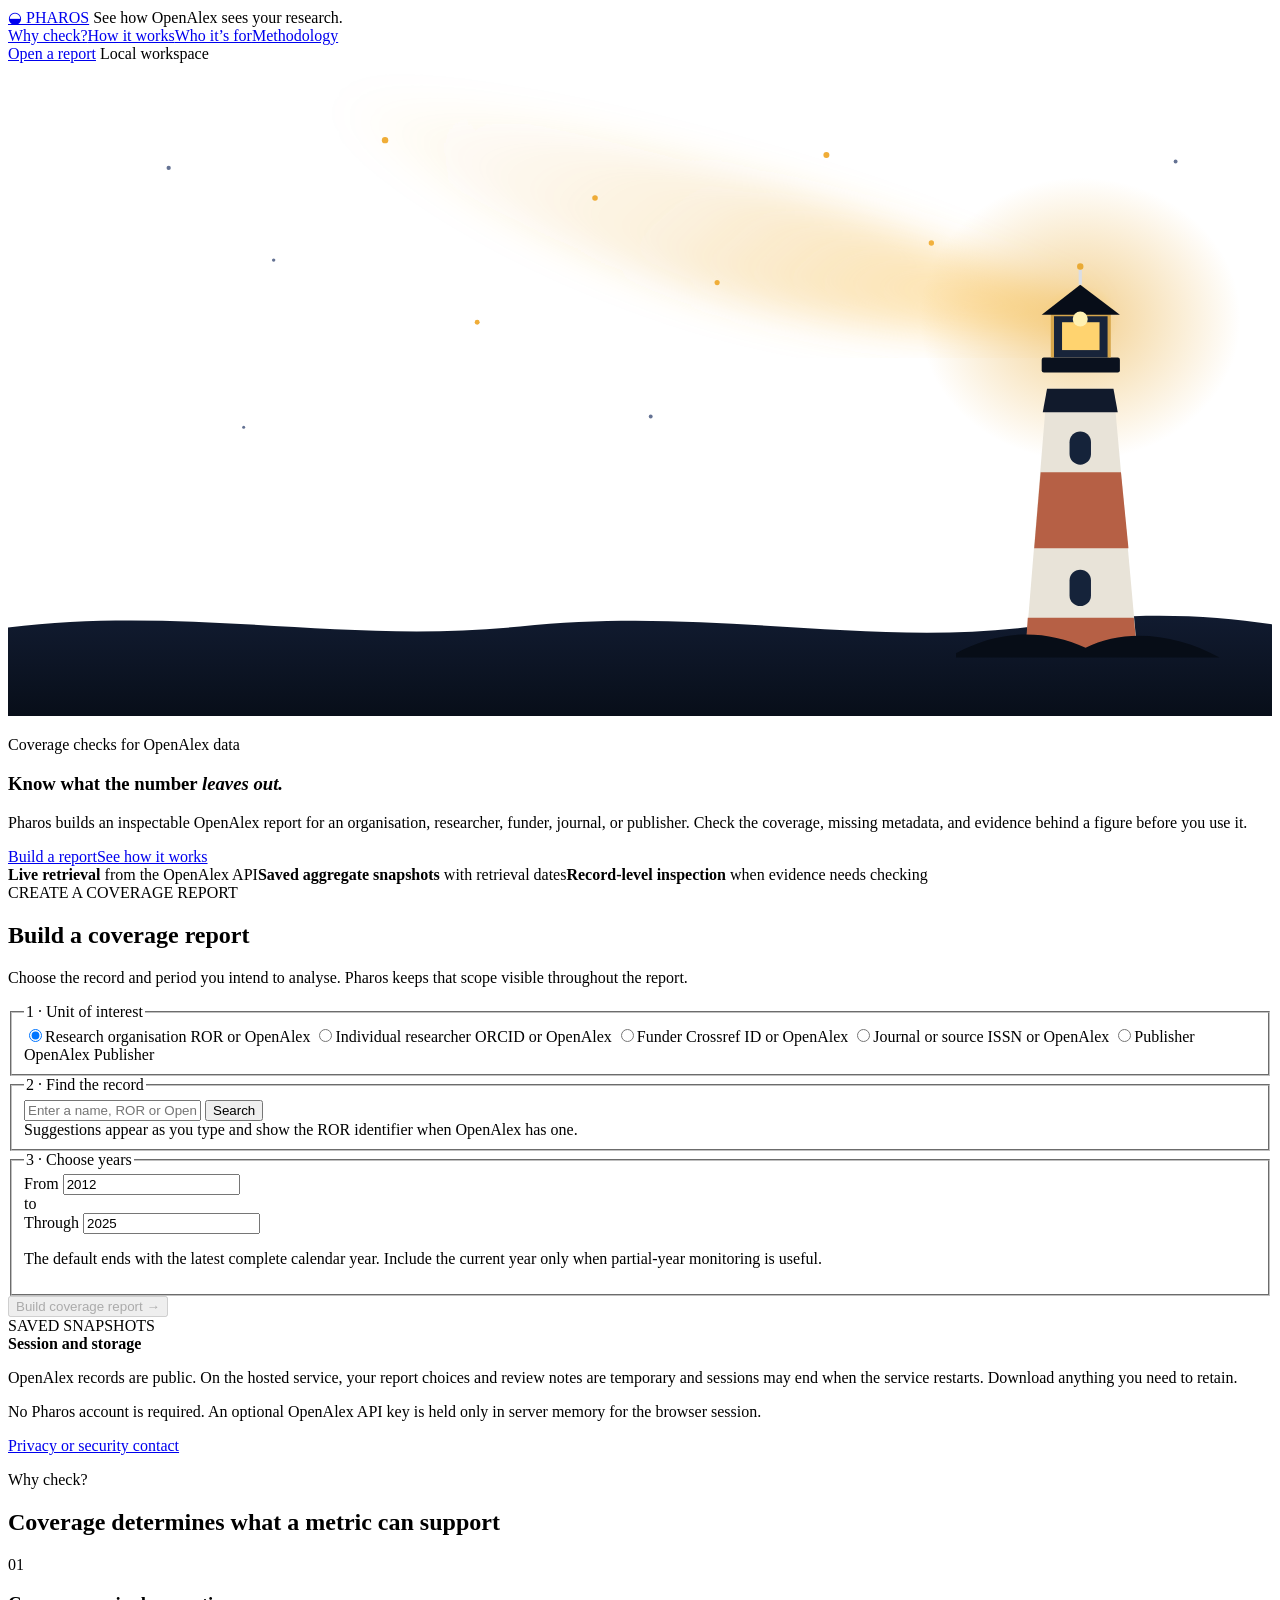
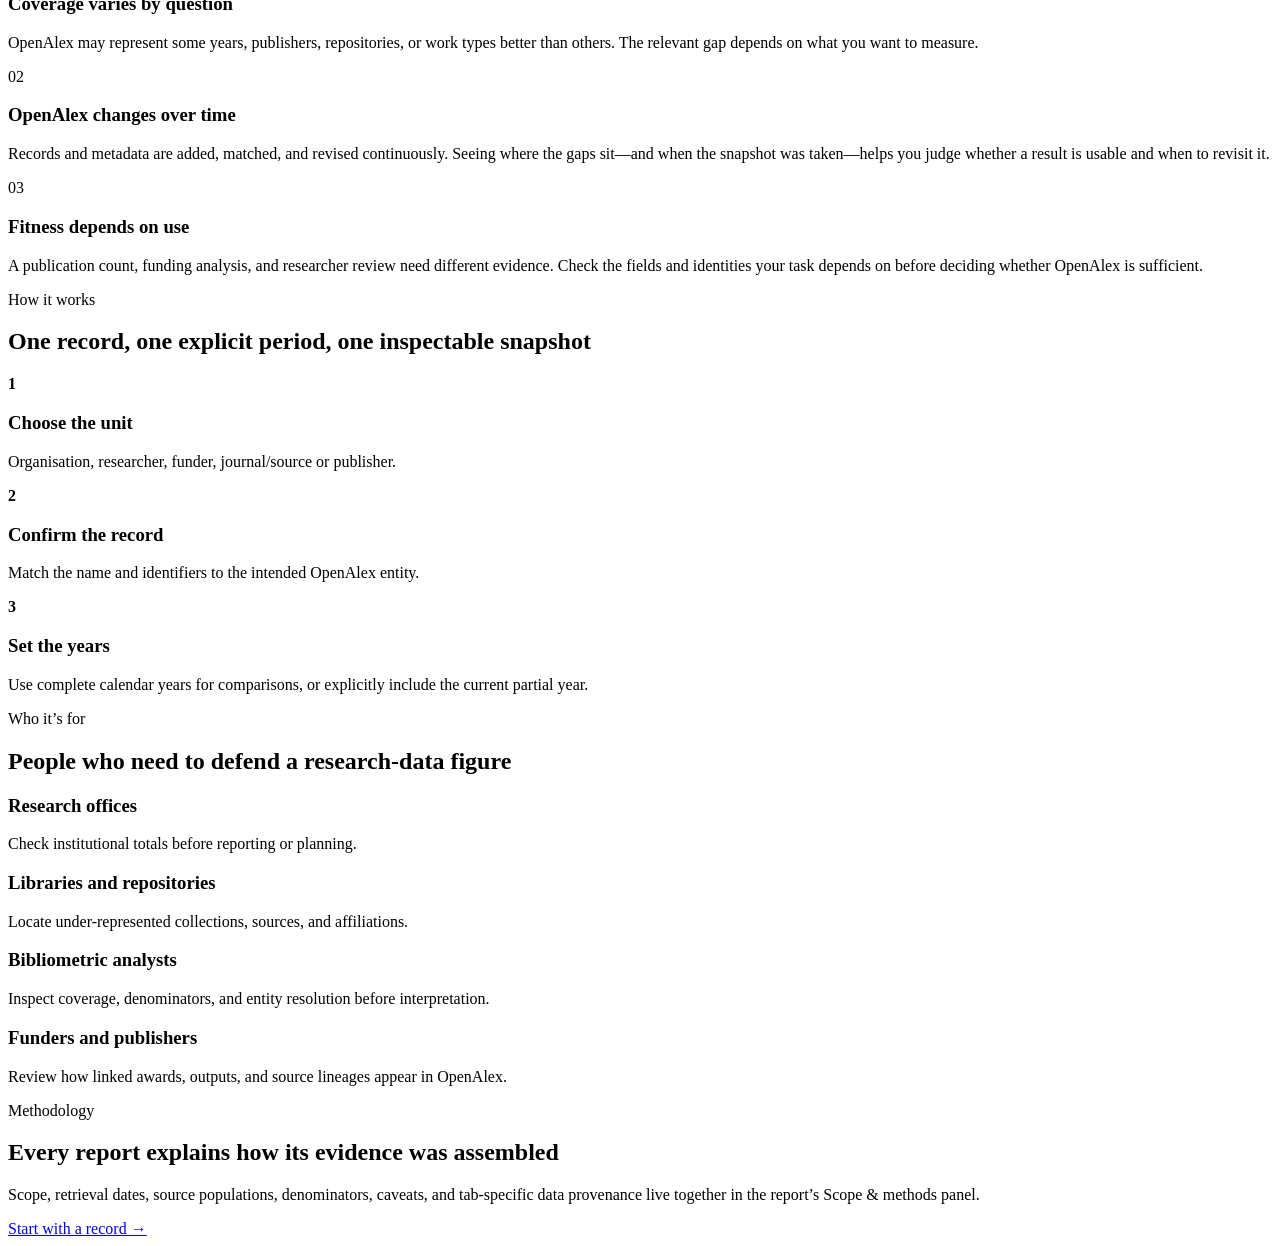
==== src/pharos/web/index.html @ b5ed8cd6 "Finish luminous lighthouse landing page" ====
<!doctype html>
<html lang="en">
<head>
<meta charset="utf-8">
<meta name="viewport" content="width=device-width,initial-scale=1">
<meta name="description" content="See how OpenAlex covers your research organisation.">
<title>Pharos · Coverage report</title>
<script>if(location.protocol==='file:')location.replace('http://127.0.0.1:8765/')</script>
<link rel="stylesheet" href="/style.css">
<script src="/app.js" defer>
</script>
</head>
<body class="landing">
<header class="top">
<a href="/" class="brand">
<span class="mark">◒</span> PHAROS</a>
<span class="tagline report-only">See how OpenAlex sees your research.</span>
<nav class="landing-nav landing-only" aria-label="About Pharos"><a href="#why-pharos">Why check?</a><a href="#how-pharos-works">How it works</a><a href="#who-pharos-is-for">Who it’s for</a><a href="#landing-methodology">Methodology</a></nav>
<a class="landing-open landing-only" href="#report-builder">Open a report</a>
<span class="local report-only">
<i>
</i> <span id="runtime-label">Local workspace</span></span>
</header>
<main id="publisher-portrait" class="shell" hidden>
<div class="portrait-heading"><div><div class="step">OpenAlex publisher report</div><h2 id="publisher-name"></h2><p id="publisher-identity" class="muted"></p></div><button id="new-publisher-report" class="secondary">New report</button></div>
<div class="subline"><span id="publisher-level" class="pill"></span><span id="publisher-period" class="pill"></span><span class="pill">Saved snapshot</span><span id="publisher-retrieval" class="muted small"></span></div>
<p id="publisher-warning" class="guidance"></p>
<nav class="section-tabs segmented" aria-label="Publisher report sections"><button data-publisher-section="publisher-overview-panel" aria-pressed="true">Overview</button><button data-publisher-section="publisher-sources-panel">Sources</button><button data-publisher-section="publisher-subjects-panel">Subjects</button><button data-publisher-section="publisher-access-panel">Open access</button><button data-publisher-section="publisher-citations-panel">Citations</button><button data-publisher-section="publisher-record-panel">Publisher record</button></nav>
<section id="publisher-overview-panel" class="panel publisher-panel"><div id="publisher-headline" class="researcher-summary-grid"></div><h3>Works through time</h3><div id="publisher-annual" class="researcher-career trend-chart"></div><h3>Work types</h3><div id="publisher-types"></div></section>
<section id="publisher-sources-panel" class="panel publisher-panel" hidden><h3>Leading journals and sources</h3><p class="guidance">These are primary sources in the selected publisher lineage. The returned list is leading groups, not a complete title inventory.</p><div id="publisher-sources"></div></section>
<section id="publisher-subjects-panel" class="panel publisher-panel" hidden><div class="two-column"><div><h3>Fields</h3><div id="publisher-subjects"></div></div><div><h3>Sustainable Development Goal tags</h3><p class="small muted">OpenAlex predictions from titles and abstracts; one work can have several tags.</p><div id="publisher-sdgs"></div></div></div></section>
<section id="publisher-access-panel" class="panel publisher-panel" hidden><h3>Open access through time</h3><div id="publisher-oa-trend" class="bumped-chart"></div></section>
<section id="publisher-citations-panel" class="panel publisher-panel" hidden><h3>Citation links</h3><div id="publisher-citations" class="researcher-summary-grid"></div></section>
<section id="publisher-record-panel" class="panel publisher-panel" hidden><h3>How OpenAlex identifies this publisher</h3><div id="publisher-record"></div></section>
</main>
<main id="funder-portrait" class="shell" hidden>
<div class="portrait-heading">
<div>
<div class="step">OpenAlex funder report</div>
<h2 id="funder-name">
</h2>
<p id="funder-identity" class="muted">
</p>
</div>
<button id="new-funder-report" class="secondary">New report</button>
</div>
<div class="subline">
<span id="funder-country" class="pill">
</span>
<span id="funder-period" class="pill"></span>
<span class="pill">Saved snapshot</span>
<span id="funder-retrieval" class="muted small">
</span>
</div>
<p id="funder-warning" class="guidance">
</p>
<nav class="section-tabs" aria-label="Funder report sections">
<button data-funder-section="funder-overview-panel" aria-pressed="true">Award overview</button>
<button data-funder-section="funder-subjects-panel">Research themes</button>
<button data-funder-section="funder-access-panel">Linked publications</button>
<button data-funder-section="funder-record-panel">Funder record</button>
</nav>
<section id="funder-overview-panel" class="panel funder-panel">
<div id="funder-headline" class="researcher-summary-grid">
</div>
<p class="guidance">Direct Award records describe grants. Their investigator, institution, amount, and publication links are present only when an upstream source supplied them. Work-level funding acknowledgements are an indirect trace and do not prove that every author or affiliation on the Work received the grant.</p>
<h3>Awards by recorded start year</h3>
<div id="funder-award-years">
</div>
<p id="funder-award-year-note" class="footnote"></p>
<h3>Currencies on Awards with a positive recorded amount</h3>
<div id="funder-currencies">
</div>
<h3>Linkage fields in the displayed Award samples</h3>
<div id="funder-linkage" class="researcher-summary-grid">
</div>
</section>
<section id="funder-subjects-panel" class="panel funder-panel" hidden>
<p class="guidance">These classifications describe publications linked to this funder, not the Award records themselves. OpenAlex classifies Works from broad Domains through Fields and Subfields to detailed Topics.</p>
<div class="two-column">
<div>
<h3>Domains</h3>
<div id="funder-domains"></div>
<h3>Fields</h3>
<div id="funder-subjects">
</div>
</div>
<div>
<h3>Subfields</h3><div id="funder-subfields"></div>
<h3>Topics</h3><div id="funder-topics"></div>
</div>
</div>
<h3>Sustainable Development Goal tags</h3>
<p class="small muted">Predictions on linked publications from titles and abstracts; one Work can have several tags.</p>
<div id="funder-sdgs"></div>
<h3>Institutions on linked works</h3>
<p class="small muted">These are author affiliations, not a list of grant recipients or investigators.</p>
<div id="funder-institutions">
</div>
</section>
<section id="funder-access-panel" class="panel funder-panel" hidden>
<p class="guidance">These are publications indirectly connected through recorded funding links. A publication link does not establish who received or administered the Award.</p>
<h3>Linked publications through time</h3>
<div id="funder-annual" class="researcher-career trend-chart"></div>
<h3>Publication types</h3>
<div id="funder-types"></div>
<h3>Open access through time</h3>
<div id="funder-oa-trend" class="bumped-chart">
</div>
<h3>Citation links</h3>
<div id="funder-citations" class="researcher-summary-grid">
</div>
</section>
<section id="funder-record-panel" class="panel funder-panel" hidden>
<h3>How OpenAlex identifies this funder</h3>
<div id="funder-record">
</div>
</section>
</main>
<main id="source-portrait" class="shell" hidden>
<div class="portrait-heading">
<div>
<div class="step">OpenAlex journal / source report</div>
<h2 id="source-name">
</h2>
<p id="source-identity" class="muted">
</p>
</div>
<button id="new-source-report" class="secondary">New report</button>
</div>
<div class="subline">
<span id="source-type" class="pill">
</span>
<span id="source-period" class="pill"></span>
<span class="pill">Saved snapshot</span>
<span id="source-retrieval" class="muted small">
</span>
</div>
<p id="source-warning" class="guidance">
</p>
<nav id="source-tabs" class="section-tabs" aria-label="Source report sections">
<button data-source-section="source-overview-panel" aria-pressed="true">Overview</button>
<button data-source-section="source-subjects-panel">Subjects</button>
<button data-source-section="source-access-panel">Open access</button>
<button data-source-section="source-citations-panel">Citations</button>
<button data-source-section="source-record-panel">Source record</button>
</nav>
<section id="source-overview-panel" class="panel source-panel">
<div id="source-headline" class="researcher-summary-grid">
</div>
<h3>Works through time</h3>
<div id="source-annual" class="researcher-career trend-chart">
</div>
<h3>Work types</h3>
<div id="source-types">
</div>
</section>
<section id="source-subjects-panel" class="panel source-panel" hidden>
<div class="two-column">
<div>
<h3>Fields</h3>
<div id="source-subjects">
</div>
</div>
<div>
<h3>Sustainable Development Goal tags</h3>
<p class="small muted">OpenAlex predictions from titles and abstracts; one work can have several tags.</p>
<div id="source-sdgs">
</div>
</div>
</div>
</section>
<section id="source-access-panel" class="panel source-panel" hidden>
<h3>Open access through time</h3>
<div id="source-oa-trend" class="bumped-chart">
</div>
</section>
<section id="source-citations-panel" class="panel source-panel" hidden>
<h3>Citation links</h3>
<div id="source-citations" class="researcher-summary-grid">
</div>
</section>
<section id="source-record-panel" class="panel source-panel" hidden>
<h3>How OpenAlex identifies this source</h3>
<div id="source-record">
</div>
</section>
</main>
<main class="shell">
<div id="notice" class="notice" role="status" hidden>
</div>
<section id="empty" class="start-page">
<section class="landing-hero landing-only" aria-labelledby="landing-title">
<div class="landing-beacon" aria-hidden="true">
<svg viewBox="0 0 1180 610" preserveAspectRatio="xMaxYMax meet">
<defs>
<linearGradient id="pharos-beam" x1="1" y1=".56" x2="0" y2=".2"><stop offset="0" stop-color="#ffc85a" stop-opacity=".48"/><stop offset=".45" stop-color="#e9aa35" stop-opacity=".17"/><stop offset="1" stop-color="#e9aa35" stop-opacity="0"/></linearGradient>
<radialGradient id="pharos-glow"><stop offset="0" stop-color="#ffd77d" stop-opacity=".92"/><stop offset=".24" stop-color="#e9aa35" stop-opacity=".42"/><stop offset="1" stop-color="#e9aa35" stop-opacity="0"/></radialGradient>
<linearGradient id="pharos-sea" x1="0" y1="0" x2="0" y2="1"><stop stop-color="#111b30"/><stop offset="1" stop-color="#080e19"/></linearGradient>
<filter id="pharos-soft"><feGaussianBlur stdDeviation="18"/></filter>
</defs>
<g class="beacon-stars" fill="#647293"><circle cx="150" cy="98" r="2"/><circle cx="248" cy="184" r="1.6"/><circle cx="352" cy="72" r="2.3"/><circle cx="438" cy="242" r="1.7"/><circle cx="548" cy="126" r="2"/><circle cx="662" cy="205" r="1.5"/><circle cx="764" cy="86" r="2.1"/><circle cx="862" cy="168" r="1.7"/><circle cx="1090" cy="92" r="1.8"/><circle cx="220" cy="340" r="1.4"/><circle cx="600" cy="330" r="1.8"/></g>
<g class="beacon-signals" fill="#f0ad38"><circle cx="352" cy="72" r="3"/><circle cx="548" cy="126" r="2.6"/><circle cx="662" cy="205" r="2.4"/><circle cx="764" cy="86" r="2.8"/><circle cx="862" cy="168" r="2.5"/><circle cx="438" cy="242" r="2.3"/></g>
<path class="beacon-beam" d="M1001 229 C816 142 592 62 270 20 C474 172 693 266 1001 250 Z" fill="url(#pharos-beam)" filter="url(#pharos-soft)"/>
<ellipse class="beacon-aura" cx="1001" cy="239" rx="150" ry="132" fill="url(#pharos-glow)"/>
<path d="M0 527 C168 506 312 543 478 526 C664 507 811 548 972 524 C1050 512 1118 515 1180 524 V610 H0Z" fill="url(#pharos-sea)"/>
<g class="lighthouse"><path d="M950 548 L970 304 H1032 L1054 548 Z" fill="#e8e3d8"/><path d="M964 382 H1039 L1046 453 H958 Z" fill="#b66045"/><path d="M952 518 H1051 L1054 548 H950 Z" fill="#b66045"/><path d="M970 304 H1032 L1036 326 H966 Z" fill="#111a2c"/><rect x="965" y="275" width="73" height="14" rx="2" fill="#0a111e"/><path d="M975 275 V235 H1028 V275" fill="#18243a" stroke="#d6a64c" stroke-width="3"/><rect x="984" y="242" width="35" height="26" fill="#ffd36f"/><path d="M965 235 L1001 207 L1038 235 Z" fill="#070d18"/><circle cx="1001" cy="239" r="7" fill="#fff1b2"/><path d="M1001 207 V193" stroke="#d9dde6" stroke-width="3"/><circle cx="1001" cy="190" r="3" fill="#e9aa35"/><g fill="#15233a"><rect x="991" y="344" width="20" height="31" rx="10"/><rect x="991" y="473" width="20" height="34" rx="10"/></g></g>
<path d="M885 551 C925 529 968 528 1006 546 C1042 527 1092 533 1131 555 H885Z" fill="#070d17"/>
</svg>
</div>
<div class="landing-hero-copy">
<p class="landing-kicker">Coverage checks for OpenAlex data</p>
<h1 id="landing-title">Know what the number <em>leaves out.</em></h1>
<p class="landing-lede">Pharos builds an inspectable OpenAlex report for an organisation, researcher, funder, journal, or publisher. Check the coverage, missing metadata, and evidence behind a figure before you use it.</p>
<div class="landing-actions"><a class="landing-primary" href="#report-builder">Build a report</a><a href="#how-pharos-works">See how it works</a></div>
</div>
<div class="landing-facts"><span><strong>Live retrieval</strong> from the OpenAlex API</span><span><strong>Saved aggregate snapshots</strong> with retrieval dates</span><span><strong>Record-level inspection</strong> when evidence needs checking</span></div>
</section>
<div id="report-builder" class="report-builder-anchor"></div>
<div class="step">CREATE A COVERAGE REPORT</div>
<h1>Build a coverage report</h1>
<p class="lede">Choose the record and period you intend to analyse. Pharos keeps that scope visible throughout the report.</p>
<form id="portrait-form" class="start-card">
<fieldset>
<legend>1 · Unit of interest</legend>
<div class="entity-choices">
<label class="entity-choice active">
<input type="radio" name="entity-kind" value="institution" checked>Research organisation <span>ROR or OpenAlex</span>
</label>
<label class="entity-choice">
<input type="radio" name="entity-kind" value="author">Individual researcher <span>ORCID or OpenAlex</span>
</label>
<label class="entity-choice">
<input type="radio" name="entity-kind" value="funder">Funder <span>Crossref ID or OpenAlex</span>
</label>
<label class="entity-choice">
<input type="radio" name="entity-kind" value="source">Journal or source <span>ISSN or OpenAlex</span>
</label>
<label class="entity-choice">
<input type="radio" name="entity-kind" value="publisher">Publisher <span>OpenAlex Publisher</span>
</label>
</div>
</fieldset>
<fieldset>
<legend>2 · Find the record</legend>
<div id="search-form" class="search-box">
<input id="search" placeholder="Enter a name, ROR or OpenAlex ID" autocomplete="off" maxlength="160" role="combobox" aria-autocomplete="list" aria-controls="candidates" aria-expanded="false">
<button type="button" id="search-button">Search</button>
</div>
<div id="search-status" role="status" class="muted small">Suggestions appear as you type and show the ROR identifier when OpenAlex has one.</div>
<div id="candidates" class="candidate-menu" role="listbox" aria-label="Matching OpenAlex records">
</div>
<div id="selection" class="selection" hidden>
</div>
</fieldset>
<fieldset id="year-selection">
<legend>3 · Choose years</legend>
<div class="years">
<div>
<label for="start">From</label>
<input id="start" type="number" value="2012" min="1900" required>
</div>
<span>to</span>
<div>
<label for="end">Through</label>
<input id="end" type="number" value="2025" min="1900" required>
</div>
</div>
<p id="year-help" class="small muted">The default ends with the latest complete calendar year. Include the current year only when partial-year monitoring is useful.</p>
</fieldset>
<button class="primary confirm" id="build" type="submit" disabled>Build coverage report →</button>
</form>
<section id="session-key-panel" class="session-key" hidden>
<div class="step">OPTIONAL OPENALEX ACCESS</div>
<h2>Use your key for this session</h2>
<p>Your key passes through this Pharos server over HTTPS. It is kept only in server memory for this browser session and is not written to reports, caches, logs, cookies, or browser storage. Running Pharos locally remains the strongest privacy option.</p>
<div class="session-key-controls">
<input id="session-key" type="password" autocomplete="off" spellcheck="false" maxlength="512" aria-label="OpenAlex API key">
<button id="save-session-key" type="button" class="secondary">Use key</button>
<button id="forget-session-key" type="button" class="text-button">Forget key</button>
</div>
<p id="session-key-status" class="small muted" role="status">Anonymous OpenAlex access.</p>
</section>
<div class="saved">
<div class="step">SAVED SNAPSHOTS</div>
<div id="saved-list">
</div>
</div>
          <section class="aside-note" aria-label="Session and storage information">
            <strong>Session and storage</strong>
            <p>OpenAlex records are public. On the hosted service, your report choices and review notes are temporary and sessions may end when the service restarts. Download anything you need to retain.</p>
            <p>No Pharos account is required. An optional OpenAlex API key is held only in server memory for the browser session.</p>
            <a href="mailto:helene.draux@gmail.com">Privacy or security contact</a>
          </section>
<section id="why-pharos" class="landing-section landing-only"><p class="landing-kicker">Why check?</p><h2>Coverage determines what a metric can support</h2><div class="landing-columns"><article><span>01</span><h3>Coverage varies by question</h3><p>OpenAlex may represent some years, publishers, repositories, or work types better than others. The relevant gap depends on what you want to measure.</p></article><article><span>02</span><h3>OpenAlex changes over time</h3><p>Records and metadata are added, matched, and revised continuously. Seeing where the gaps sit—and when the snapshot was taken—helps you judge whether a result is usable and when to revisit it.</p></article><article><span>03</span><h3>Fitness depends on use</h3><p>A publication count, funding analysis, and researcher review need different evidence. Check the fields and identities your task depends on before deciding whether OpenAlex is sufficient.</p></article></div></section>
<section id="how-pharos-works" class="landing-section landing-section-navy landing-only"><p class="landing-kicker">How it works</p><h2>One record, one explicit period, one inspectable snapshot</h2><div class="landing-steps"><article><b>1</b><h3>Choose the unit</h3><p>Organisation, researcher, funder, journal/source or publisher.</p></article><article><b>2</b><h3>Confirm the record</h3><p>Match the name and identifiers to the intended OpenAlex entity.</p></article><article><b>3</b><h3>Set the years</h3><p>Use complete calendar years for comparisons, or explicitly include the current partial year.</p></article></div></section>
<section id="who-pharos-is-for" class="landing-section landing-only"><p class="landing-kicker">Who it’s for</p><h2>People who need to defend a research-data figure</h2><div class="landing-audiences"><article><h3>Research offices</h3><p>Check institutional totals before reporting or planning.</p></article><article><h3>Libraries and repositories</h3><p>Locate under-represented collections, sources, and affiliations.</p></article><article><h3>Bibliometric analysts</h3><p>Inspect coverage, denominators, and entity resolution before interpretation.</p></article><article><h3>Funders and publishers</h3><p>Review how linked awards, outputs, and source lineages appear in OpenAlex.</p></article></div></section>
<section id="landing-methodology" class="landing-section landing-methodology landing-only"><div><p class="landing-kicker">Methodology</p><h2>Every report explains how its evidence was assembled</h2></div><p>Scope, retrieval dates, source populations, denominators, caveats, and tab-specific data provenance live together in the report’s Scope &amp; methods panel.</p><a href="#report-builder">Start with a record →</a></section>
</section>
<section id="portrait" hidden>
<div class="portrait-heading">
<div>
<div class="step">COVERAGE REPORT / OPENALEX</div>
<h2 id="institution-name">
</h2>
<p id="identity-line" class="muted">
</p>
</div>
<button id="new-report" class="secondary">New report</button>
</div>
<div class="subline">
<span id="period-label" class="pill">
</span>
<span class="pill">Direct affiliations</span>
<span class="pill">Saved snapshot</span>
<span id="retrieval-label" class="muted small">
</span>
</div>
<div id="summary-view">
<p id="verdict-line" class="verdict-line">
</p>
<div class="coverage-area">
<div id="quality-strip" class="quality-strip">
</div>
</div>
<section class="briefing">
<div class="step">WHAT THE SAVED SNAPSHOT SAYS</div>
<div id="briefing-copy">
</div>
</section>
<div id="summary-output">
</div>
<button id="explore-report" class="primary view-cta">Explore full report →</button>
</div>
<div id="explore-view" hidden>
<div class="explore-tools">
<button id="back-summary" class="secondary">← Summary</button>
<div class="export-controls">
<label for="export-format">Download report</label>
<div>
<select id="export-format">
<option value="pdf">PDF</option>
<option value="xlsx">Excel</option>
<option value="csv">CSV</option>
<option value="json">JSON</option>
</select>
<button id="export" class="secondary">Download</button>
</div>
<span id="export-status" class="small muted">
</span>
</div>
</div>
<details class="inline-definitions">
<summary>Scope and method</summary>
<p id="scope-copy">
</p>
<p id="briefing-rules" hidden>
</p>
</details>
<nav id="explore-tabs" class="section-tabs segmented">
</nav>
<div id="explore-panel">
</div>
</div>
<div id="section-store" hidden>
<section id="coverage" class="panel coverage-panel">
<h3>Decide what this snapshot can support</h3>
<p class="guidance">Start with the weakest metadata before interpreting output. Counts below come from the saved aggregate snapshot; record lists open a new live OpenAlex query and may have changed.</p>
<div id="coverage-grid">
</div>
<div id="coverage-actions" class="action-grid">
</div>
<div class="method-compact">
<details>
<summary>Scope, caveats, and retrieval method</summary>
<ul id="warnings">
</ul>
<p id="download-note">
</p>
<p id="source-links">
</p>
</details>
</div>
</section>
<section id="output" class="panel">
<div class="output-over-time">
<h3>Works over time</h3>
<div id="annual-chart" class="trend-chart">
</div>
<p id="annual-note" class="small muted">
</p>
<button class="text-button" id="all-publications">Browse works →</button>
</div>
<div class="mix-grid">
<div>
<h3>Work-type mix through time</h3>
<p class="small muted">The six most frequent types plus all other types. Hover for counts and shares; use the legend to follow one type.</p>
<div id="type-trend" class="bumped-chart">
</div>
</div>
<div>
<h3>Field mix through time</h3>
<p class="small muted">The six largest Fields plus all other Fields and unclassified works.</p>
<div id="field-trend" class="bumped-chart">
</div>
</div>
</div>
</section>
<section id="subjects-types" class="panel subjects-work-panel">
<h3>How OpenAlex classifies the work</h3>
<p class="guidance">OpenAlex assigns one primary Topic to a classified Work. That Topic belongs to a Subfield, Field, and one of four broad Domains. The percentages below use only Works with a primary Topic; unclassified Works are reported separately.</p>
<div id="domain-chart" class="domain-grid">
</div>
<details>
<summary>See all 26 Fields</summary>
<div id="subject-chart" class="stacked-chart">
</div>
<p id="subject-note" class="small muted">
</p>
</details>
<div class="two-column subject-detail">
<div>
<h3>Leading Subfields</h3>
<div id="subfield-chart">
</div>
</div>
<div>
<h3>Leading Topics</h3>
<div id="topic-chart">
</div>
</div>
</div>
<p class="footnote">OpenAlex returns the 100 largest groups at each level; these lists show the first 12. Percentages use all classified works, not only the groups displayed.</p>
<div class="sdg-block">
<h3>Sustainable Development Goal tags</h3>
<p id="sdg-summary" class="guidance">
</p>
<div id="sdg-stats" class="sdg-stats"></div>
<div id="sdg-chart">
</div>
<p class="footnote">A work can have several predicted goals, so counts overlap and percentages do not sum to 100%.</p>
</div>
</section>
<section id="outputs-access" class="panel">
<h3>Outputs and access</h3>
<div class="output-access-stack">
<article>
<h3>Work types through time</h3>
<p class="guidance">Work type is OpenAlex’s description of publication format—not a quality category. Each yearly column shows the mix of formats among that year’s Works; books, datasets, reports, and articles can have different metadata expectations.</p>
<div id="type-chart" class="bumped-chart">
</div>
<p id="patent-note" class="small muted">
</p>
</article>
<article>
<h3>Open access status through time</h3>
<p id="oa-summary">
</p>
<div id="oa-trend" class="bumped-chart">
</div>
</article>
</div>
</section>
<section id="citations" class="panel">
<h3>Citation signals in OpenAlex</h3>
<p class="guidance">These are changing database signals, saved with this report. They describe successful citation links and normalized percentile flags in OpenAlex; they are not an institutional ranking.</p>
<div id="citation-summary" class="researcher-summary-grid">
</div>
<h3>Field- and year-normalized top-10% share by publication year</h3>
<div id="citation-trend">
</div>
<p id="citation-note" class="footnote">
</p>
</section>
<section id="funding" class="panel">
<h3>Which funders and awards OpenAlex connects to the work</h3>
<p class="guidance funding-explainer"><strong>Two different evidence paths:</strong> Work metadata can name a funder or grant without saying which co-authoring institution received it. Separately, an OpenAlex Award record can explicitly name this institution as a recipient. Keep these populations separate.</p>
<div id="funding-evidence-ladder" class="researcher-summary-grid funding-evidence-ladder"></div>
<div class="two-column">
<div>
<h4>Awards naming this institution as recipient</h4>
<p id="award-summary" class="muted">Loading Award records…</p>
<div id="award-chart">
</div>
</div>
<div>
<h4>Funders named on linked Works</h4>
<p id="funding-summary">
</p>
<div id="funding-chart">
</div>
</div>
</div>
</section>
<section id="metadata-patterns" class="panel">
<h3>Where the coverage gaps sit</h3>
<div class="insight-grid">
<article class="insight-card">
<div class="insight-head">
<h4>Abstracts</h4>
<span id="abstract-badge">
</span>
</div>
<div id="abstract-spark" class="sparkline">
</div>
<strong id="abstract-change" class="change">
</strong>
<p id="abstract-so-what">
</p>
<details id="abstract-details" class="drill-details">
<summary>Which work types, Fields, and sources have the lowest abstract coverage?</summary>
<div id="abstract-types">
</div>
<h4>Lowest-coverage Fields</h4>
<div id="abstract-fields">
</div>
<h4>Lowest-coverage publication sources</h4>
<div id="abstract-sources">
</div>
</details>
</article>
<article class="insight-card">
<div class="insight-head">
<h4>Primary Topic classification</h4>
<span id="field-badge">
</span>
</div>
<div id="field-spark" class="sparkline">
</div>
<strong id="field-change" class="change">
</strong>
<p id="field-so-what">
</p>
<details id="field-details" class="drill-details">
<summary>Which work types and sources have the lowest primary-Topic coverage?</summary>
<h4>Missing primary Topic by work type</h4>
<div id="field-gap-types">
</div>
<h4>Missing primary Topic by publication source</h4>
<div id="field-gap-sources">
</div>
</details>
</article>
<article class="insight-card">
<div class="insight-head">
<h4>DOIs</h4>
<span class="status-chip green">Interpret by type</span>
</div>
<p id="doi-so-what">
</p>
<details id="doi-details" class="drill-details">
<summary>DOI coverage by work type</summary>
<div id="doi-types">
</div>
</details>
</article>
<article class="insight-card">
<div class="insight-head">
<h4>Primary publication source</h4>
<span id="source-badge">
</span>
</div>
<div id="source-spark" class="sparkline">
</div>
<strong id="source-change" class="change">
</strong>
<p id="source-so-what">
</p>
<details id="source-details" class="drill-details">
<summary>Coverage by work type</summary>
<div id="source-types">
</div>
</details>
</article>
</div>
<p id="diagnostic-note" class="footnote">
</p>
</section>
<section id="collaboration" class="panel">
<h3>Institutions and countries on the same works</h3>
<p id="collaboration-headline" class="guidance">
</p>
<div class="segmented collaboration-tabs">
<button id="institution-tab">Institutions</button>
<button id="country-tab">Countries</button>
</div>
<div id="home-country-stat">
</div>
<div id="collaboration-chart" class="collaboration-grid">
</div>
<p id="collaboration-note">
</p>
</section>
<section id="venues" class="panel">
<h3>Where the output appears</h3>
<select id="venue-type">
<option value="">All work types</option>
</select>
<p id="venue-status">
</p>
<div id="venue-concentration"></div>
<div class="two-column">
<div>
<h3>Top 10 sources</h3>
<div id="source-chart">
</div>
</div>
<div>
<h3>Top 10 publishers</h3>
<div id="publisher-chart">
</div>
</div>
</div>
<p id="venue-version-note" class="guidance">
</p>
<p id="venue-note">
</p>
<div class="version-inspection">
<h3>Submitted and published locations</h3>
<p>Inspect Works where OpenAlex has merged submitted and published locations into one record. This is useful for checking version links, not for counting every preprint or measuring publication delay.</p>
<button id="preprint-versions" class="secondary">Inspect version pairs →</button>
</div>
</section>
<section id="institution-record" class="panel">
<h3>Institution record</h3>
<p class="guidance">The OpenAlex organisation record used to define this report. These are source assertions, not details inferred by Pharos.</p>
<div id="institution-record-fields"></div>
</section>
<section id="researchers" class="panel">
<h3>Recognisable active researchers</h3>
<p class="guidance">Researchers whose latest known OpenAlex institution is this institution, ranked by their recent OpenAlex output. Use familiar names to check whether the institution is realistically discoverable; this is not a staff roster or performance ranking.</p>
<div id="researcher-summary" class="researcher-summary-grid">
</div>
<h3>Leading recent profiles</h3>
<div id="researcher-chart" class="candidate-profile-list">
</div>
</section>
<section id="affiliations" class="panel">
<h3>Affiliation matching audit</h3>
<p id="affiliation-summary" class="affiliation-summary">
</p>
<p id="affiliation-note" class="guidance">Review which published names currently resolve to this institution and identify plausible name-based matches OpenAlex may have missed.</p>
<button id="affiliation-expand" class="text-button" hidden>Inspect affiliation evidence →</button>
<div id="affiliation-detail">
<div class="two-column">
<div>
<h3>Currently mapped strings</h3>
<p class="small muted">Distinct published affiliation strings currently resolved to this institution, ordered by their OpenAlex work count.</p>
<div id="affiliation-core">
</div>
</div>
<div>
<h3>Possible missed matches</h3>
<p class="small muted">Strings found by institution-name search that are not currently mapped here. These are review candidates, not confirmed errors.</p>
<div id="affiliation-chart">
</div>
</div>
</div>
<p id="affiliation-limit" class="footnote">
</p>
</div>
<div class="associated-block">
<h3>Associated institutions</h3>
<p>Parent, child, and related organisations recorded on the selected OpenAlex Institution. They are shown for context and are not added to this report’s work count.</p>
<div id="association-list">
</div>
</div>
</section>
</div>
</section>
</main>
<main id="researcher-portrait" class="shell" hidden>
<div class="portrait-heading">
<div>
<div class="step">OpenAlex researcher report</div>
<h2 id="researcher-name">
</h2>
<p id="researcher-identity" class="muted">
</p>
</div>
<button id="new-researcher-report" class="secondary">New report</button>
</div>
<div class="subline">
<span id="researcher-period" class="pill">
</span>
<span class="pill">OpenAlex Author profile</span>
<span class="pill">Saved snapshot</span>
<span id="researcher-retrieval" class="muted small">
</span>
</div>
<p id="researcher-warning" class="guidance">
</p>
<nav id="researcher-tabs" class="section-tabs" aria-label="Researcher report sections">
<button data-researcher-section="researcher-identity-panel" aria-pressed="true">Identity</button>
<button data-researcher-section="researcher-profile-panel">Career evidence</button>
<button data-researcher-section="researcher-resolution-panel">Merge / split review</button>
</nav>
<section id="researcher-identity-panel" class="panel researcher-panel">
<h3>Identity evidence</h3>
<div id="researcher-identity-check">
</div>
<div id="researcher-headline" class="headline-stats researcher-summary-grid">
</div>
<div class="two-column identity-evidence">
<div>
<h3>Names printed on linked works</h3>
<p class="small muted">Exact author strings recorded on works linked to this OpenAlex profile.</p>
<div id="researcher-names">
</div>
</div>
<div>
<h3>Frequent co-author network</h3>
<p class="small muted">The selected profile sits at the centre. Recurring collaborators can help an expert recognise the person or spot a profile that combines several people.</p>
<div id="researcher-coauthors">
</div>
</div>
</div>
</section>
<section id="researcher-resolution-panel" class="panel researcher-panel resolution-preview" hidden>
<div class="resolution-intro">
<div>
<span id="resolution-state" class="data-state preview">DETERMINISTIC IDENTITY CHECK</span>
<h3>Pharos merge / split recommendation</h3>
<div id="resolution-summary"><p>Pharos evaluates two separate questions below:</p><ul><li>A split review that checks whether this profile combines several researchers.</li><li>A merge review that checks whether another OpenAlex profile may represent the same researcher.</li></ul></div>
</div>
</div>
<section class="resolution-direction split-review">
<div class="resolution-direction-head">
<div><div class="section-kicker">SPLIT REVIEW</div><h3>Could this profile contain several researchers?</h3></div>
<div class="resolution-verdict">
<span>Split recommendation</span>
<strong id="resolution-decision">Analysing</strong>
<small id="resolution-decision-note">Work-level rules</small>
</div>
</div>
<h4>Signals available for analysis</h4>
<div id="resolution-signals" class="resolution-signals"></div>
<div class="resolution-columns">
<section>
<div class="section-kicker">PROPOSED IDENTITIES</div>
<h4>Candidate partition</h4>
<div id="resolution-candidates"></div>
</section>
<section>
<div class="section-kicker">EXPLAINABILITY</div>
<h4>Why Pharos would suggest a split</h4>
<div id="resolution-explanation"></div>
</section>
</div>
</section>
<section class="resolution-direction merge-candidates">
<div class="resolution-direction-head">
<div><div class="section-kicker">MERGE REVIEW</div><h3>Could another profile belong to this researcher?</h3></div>
<div class="resolution-verdict">
<span>Merge recommendation</span>
<strong id="merge-decision">Analysing</strong>
<small id="merge-decision-note">Candidate overlap rules</small>
</div>
</div>
<p class="small muted">Candidates must have a compatible name and overlap on at least two of affiliation, co-author network, and research Field. Pharos does not merge them automatically.</p>
<div id="resolution-merges"></div>
</section>
</section>
<section id="researcher-profile-panel" class="panel researcher-panel" hidden>
<h3>Career shape</h3>
<p class="small muted">Works linked to this profile by publication year. Hover over or focus a point for its count.</p>
<div id="researcher-annual" class="researcher-career trend-chart">
</div>
<div class="researcher-fields">
<h3>Field history</h3>
<p class="small muted">The six largest Fields across the profile. Within each year, Fields are reordered from largest to smallest.</p>
<div id="researcher-field-trend" class="bumped-chart">
</div>
</div>
<div class="researcher-topics">
<h3>Sustainable Development Goal history</h3>
<p class="small muted">OpenAlex predictions from titles and abstracts; one work can have several tags.</p>
<div id="researcher-sdg-trend" class="bumped-chart">
</div>
</div>
<div class="researcher-types-block">
<h3>Work type history</h3>
<div id="researcher-type-trend" class="bumped-chart">
</div>
</div>
</section>
<section id="researcher-access-panel" class="panel researcher-panel" hidden>
<h3>Open access through time</h3>
<p class="small muted">Each year is reordered from its largest status to its smallest. Hover over a segment for the count and share.</p>
<div id="researcher-oa-trend" class="bumped-chart">
</div>
<div class="researcher-citation-block">
<h3>Citation links</h3>
<div id="researcher-citations" class="researcher-summary-grid">
</div>
<p class="small muted">Citation counts describe links recorded by OpenAlex. They are not a peer comparison.</p>
</div>
</section>
<section id="researcher-affiliations-panel" class="panel researcher-panel" hidden>
<h3>Selected profile’s affiliation history</h3>
<p class="guidance">These institutions belong only to the selected OpenAlex Author profile—not to its co-authors. OpenAlex derives the years from Works assigned to this profile; an unexpectedly broad history can indicate that works from several people were merged or misassigned. This is not an ORCID employment record.</p>
<div id="researcher-affiliations">
</div>
</section>
<section id="researcher-funding-panel" class="panel researcher-panel" hidden>
<h3>Grants—received or acknowledged</h3>
<p class="guidance">These grants occur on Works authored by this researcher with one or more co-authors. OpenAlex does not identify which author supplied the acknowledgement, so this is an indirect link to the researcher—not evidence that they received or led the grant. Some entries connect to richer, direct Award records that may separately name a lead investigator or recipient institution.</p>
<div id="researcher-awards">
</div>
</section>
</main>
<dialog id="works-dialog">
<div class="dialog-top">
<div>
<span id="dialog-data-state" class="data-state live">LIVE LOOKUP</span>
<h2 id="works-title">Works</h2>
</div>
<button id="close-dialog" class="secondary">✕</button>
</div>
<p id="works-meta">
</p>
<div class="record-tools">
<button id="export-records" class="secondary" hidden>Export visible records (.csv)</button>
</div>
<div id="works-list">
</div>
<div class="pager">
<button id="previous">← Previous</button>
<span id="page-label">
</span>
<button id="next">Next →</button>
</div>
<p id="works-footnote">
</p>
</dialog>
</body>
</html>
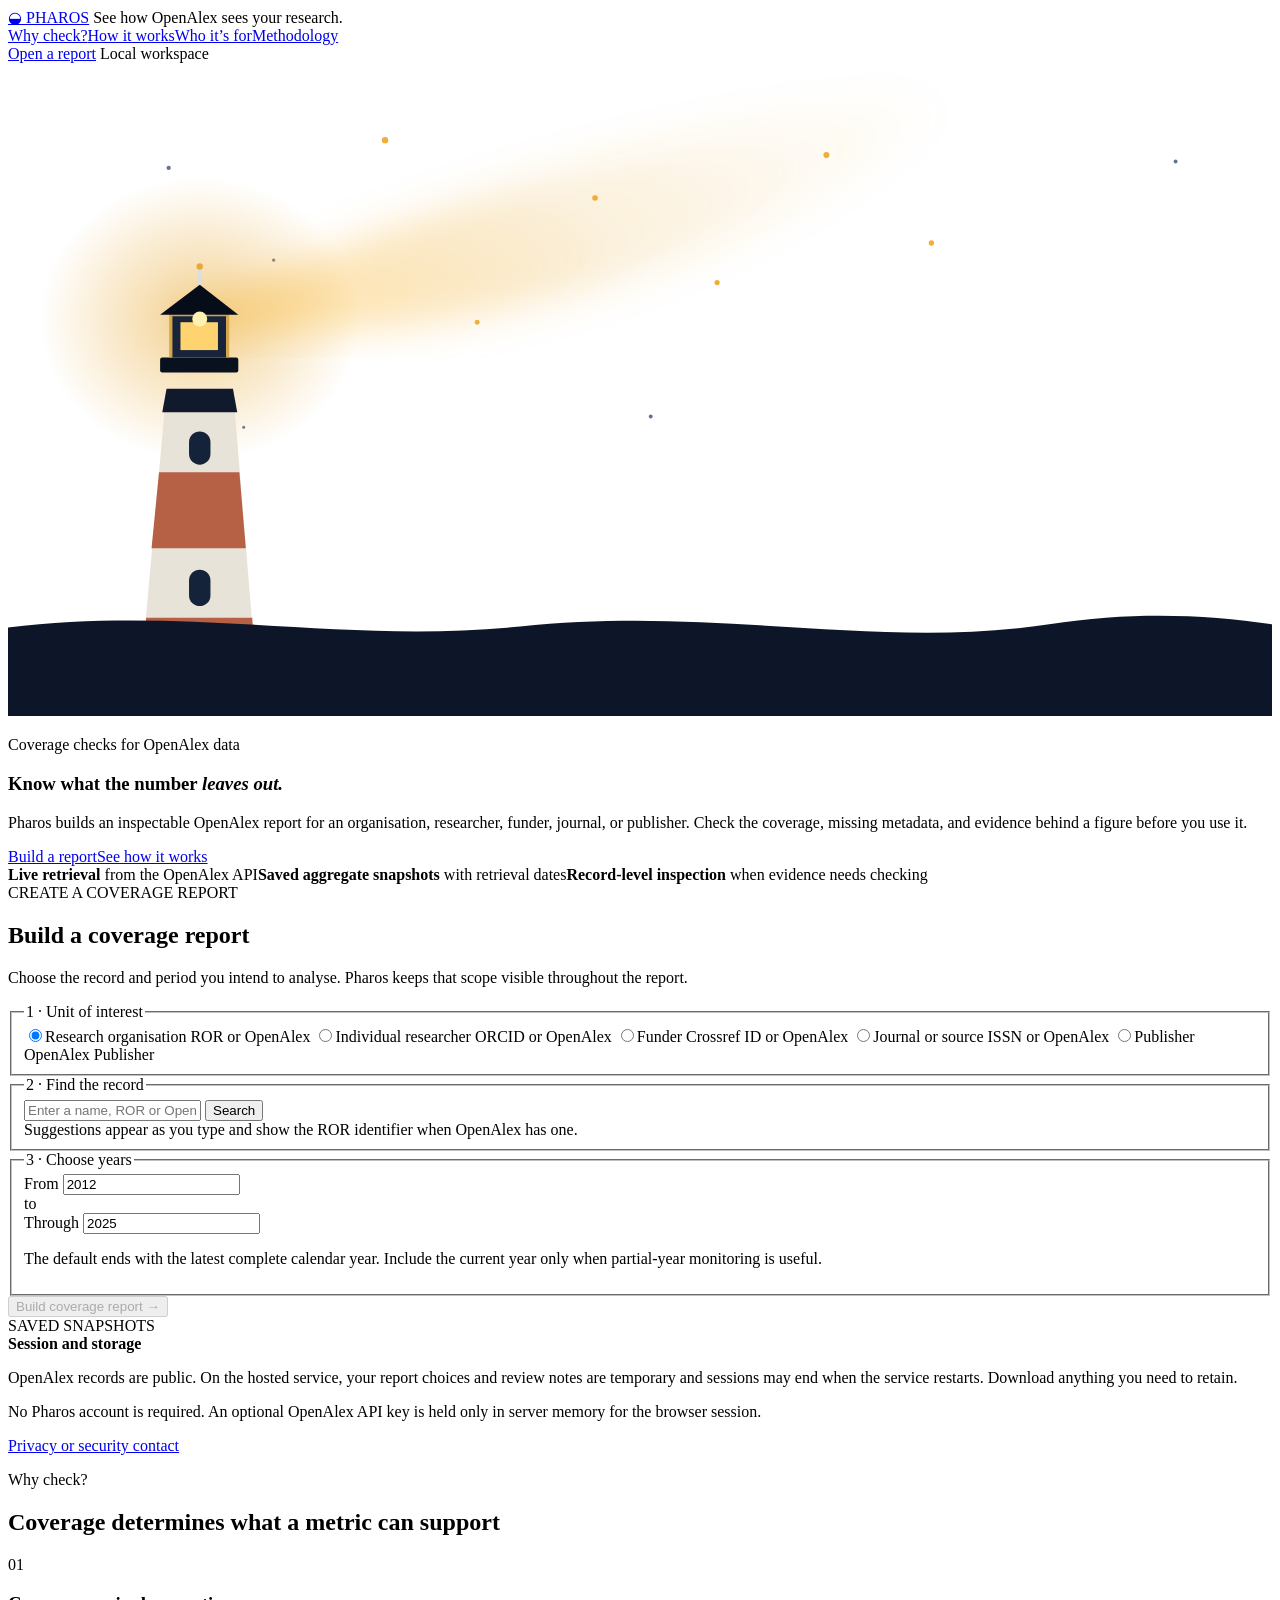
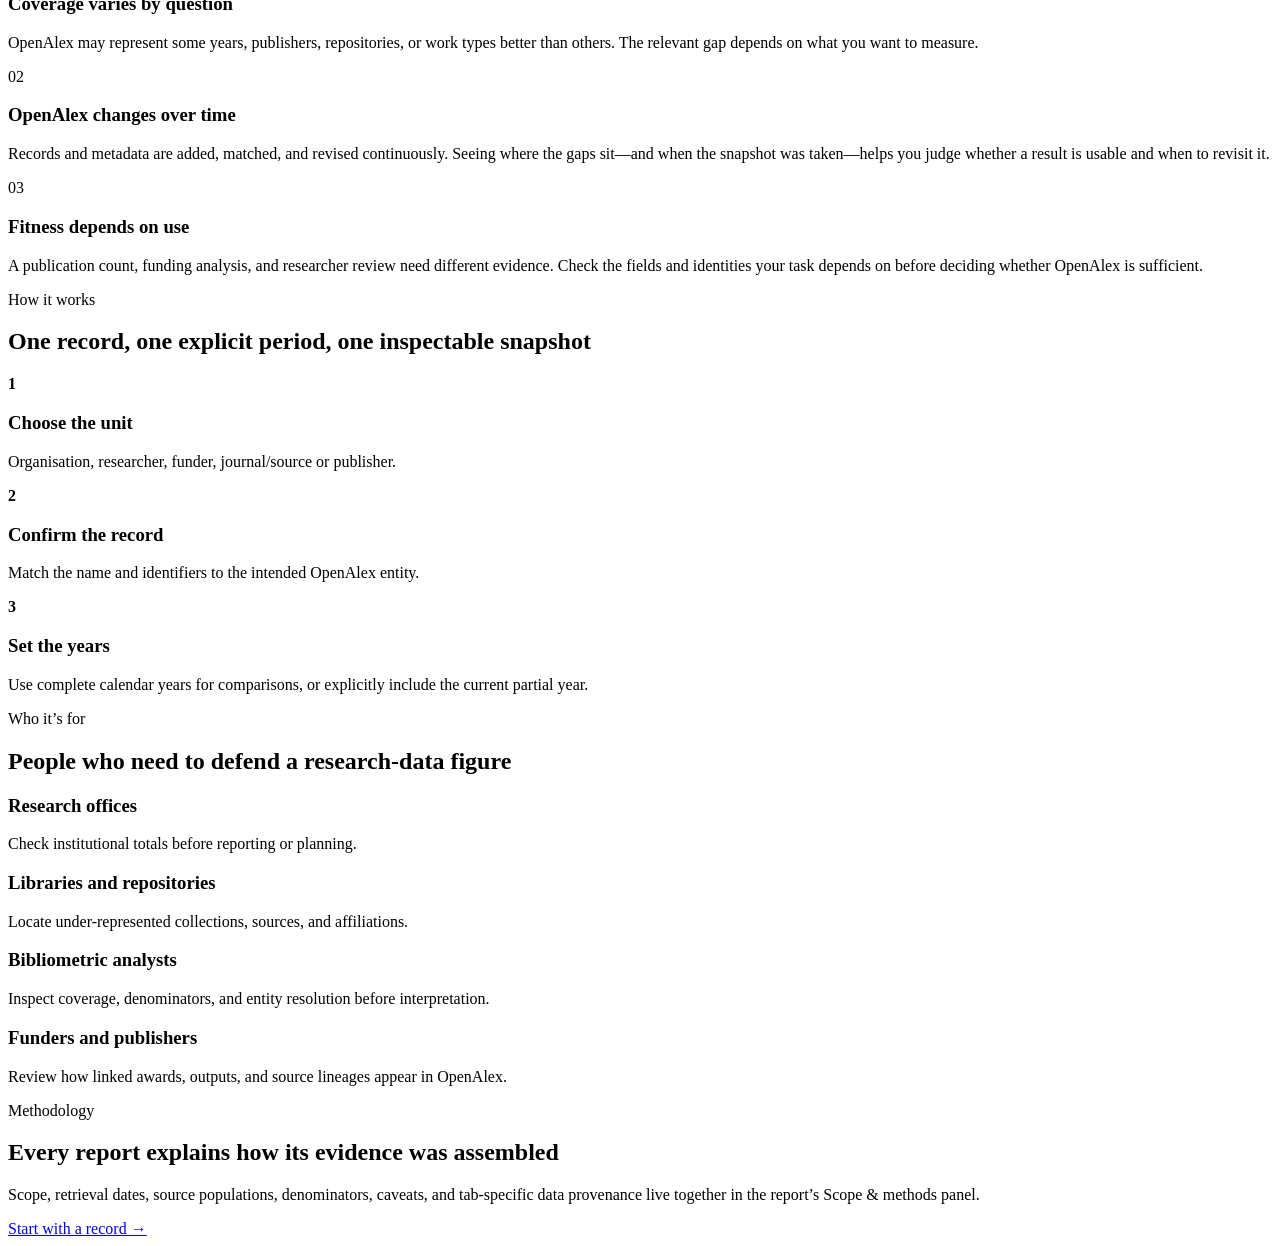
==== commit 492d43a2: "Refine landing page beacon composition" ====
--- a/src/pharos/web/index.html
+++ b/src/pharos/web/index.html
@@ -201,11 +201,13 @@
 </defs>
 <g class="beacon-stars" fill="#647293"><circle cx="150" cy="98" r="2"/><circle cx="248" cy="184" r="1.6"/><circle cx="352" cy="72" r="2.3"/><circle cx="438" cy="242" r="1.7"/><circle cx="548" cy="126" r="2"/><circle cx="662" cy="205" r="1.5"/><circle cx="764" cy="86" r="2.1"/><circle cx="862" cy="168" r="1.7"/><circle cx="1090" cy="92" r="1.8"/><circle cx="220" cy="340" r="1.4"/><circle cx="600" cy="330" r="1.8"/></g>
 <g class="beacon-signals" fill="#f0ad38"><circle cx="352" cy="72" r="3"/><circle cx="548" cy="126" r="2.6"/><circle cx="662" cy="205" r="2.4"/><circle cx="764" cy="86" r="2.8"/><circle cx="862" cy="168" r="2.5"/><circle cx="438" cy="242" r="2.3"/></g>
+<g class="beacon-left" transform="translate(1180 0) scale(-1 1)">
 <path class="beacon-beam" d="M1001 229 C816 142 592 62 270 20 C474 172 693 266 1001 250 Z" fill="url(#pharos-beam)" filter="url(#pharos-soft)"/>
 <ellipse class="beacon-aura" cx="1001" cy="239" rx="150" ry="132" fill="url(#pharos-glow)"/>
-<path d="M0 527 C168 506 312 543 478 526 C664 507 811 548 972 524 C1050 512 1118 515 1180 524 V610 H0Z" fill="url(#pharos-sea)"/>
 <g class="lighthouse"><path d="M950 548 L970 304 H1032 L1054 548 Z" fill="#e8e3d8"/><path d="M964 382 H1039 L1046 453 H958 Z" fill="#b66045"/><path d="M952 518 H1051 L1054 548 H950 Z" fill="#b66045"/><path d="M970 304 H1032 L1036 326 H966 Z" fill="#111a2c"/><rect x="965" y="275" width="73" height="14" rx="2" fill="#0a111e"/><path d="M975 275 V235 H1028 V275" fill="#18243a" stroke="#d6a64c" stroke-width="3"/><rect x="984" y="242" width="35" height="26" fill="#ffd36f"/><path d="M965 235 L1001 207 L1038 235 Z" fill="#070d18"/><circle cx="1001" cy="239" r="7" fill="#fff1b2"/><path d="M1001 207 V193" stroke="#d9dde6" stroke-width="3"/><circle cx="1001" cy="190" r="3" fill="#e9aa35"/><g fill="#15233a"><rect x="991" y="344" width="20" height="31" rx="10"/><rect x="991" y="473" width="20" height="34" rx="10"/></g></g>
 <path d="M885 551 C925 529 968 528 1006 546 C1042 527 1092 533 1131 555 H885Z" fill="#070d17"/>
+</g>
+<path d="M0 527 C168 506 312 543 478 526 C664 507 811 548 972 524 C1050 512 1118 515 1180 524 V610 H0Z" fill="#0d1628"/>
 </svg>
 </div>
 <div class="landing-hero-copy">
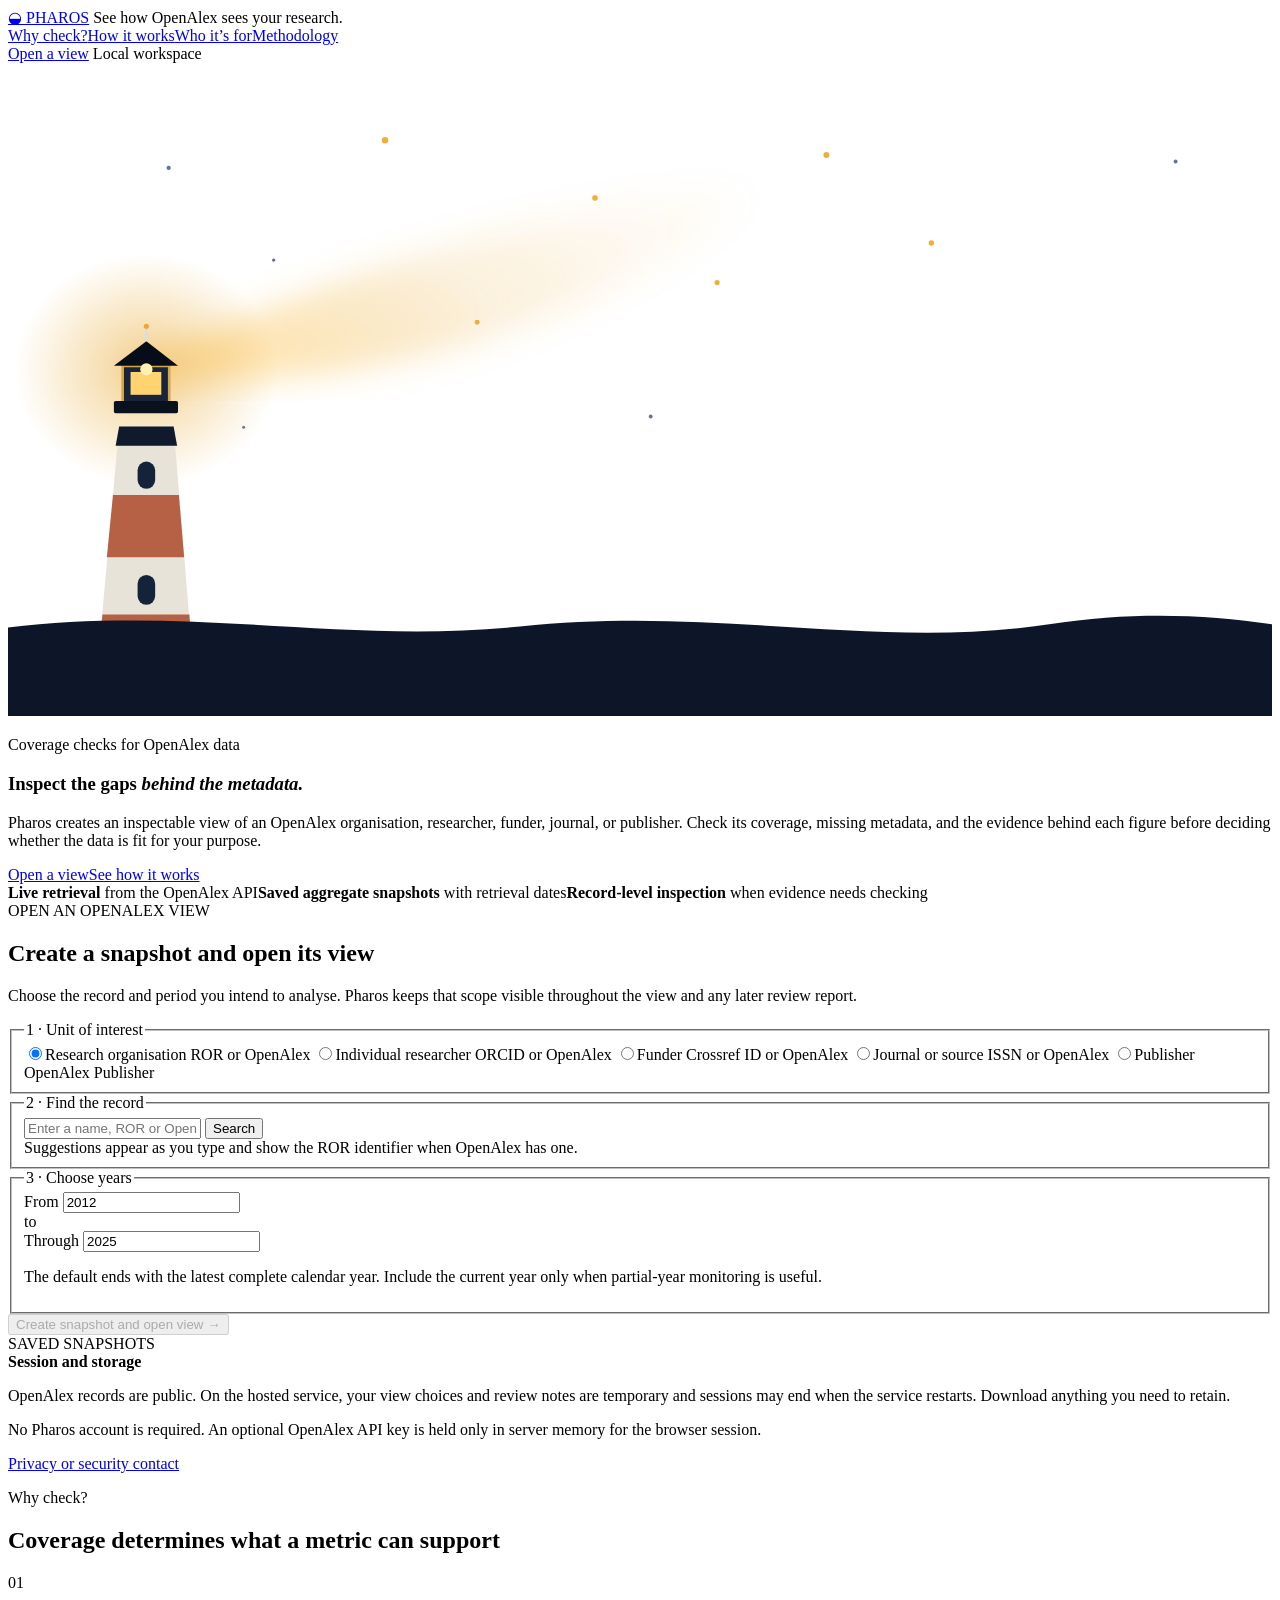
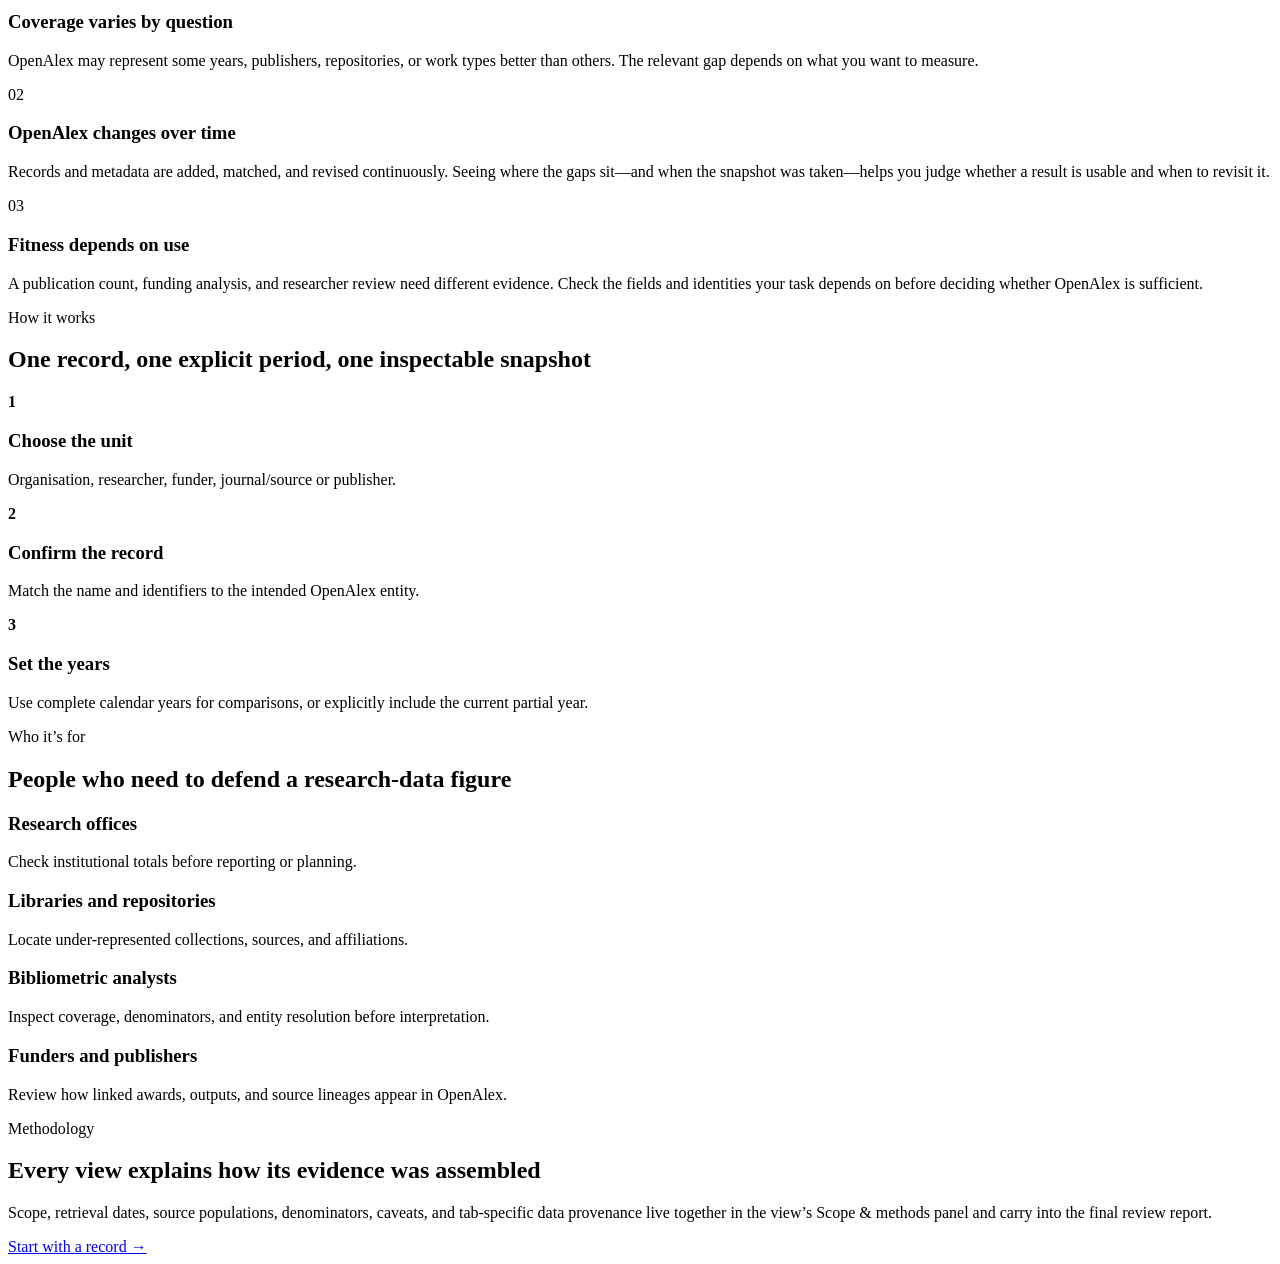
==== commit 03223cde: "Release Pharos v1" ====
--- a/src/pharos/web/index.html
+++ b/src/pharos/web/index.html
@@ -4,7 +4,8 @@
 <meta charset="utf-8">
 <meta name="viewport" content="width=device-width,initial-scale=1">
 <meta name="description" content="See how OpenAlex covers your research organisation.">
-<title>Pharos · Coverage report</title>
+<title>Pharos · OpenAlex evidence views</title>
+<link rel="icon" type="image/svg+xml" href="/favicon.svg">
 <script>if(location.protocol==='file:')location.replace('http://127.0.0.1:8765/')</script>
 <link rel="stylesheet" href="/style.css">
 <script src="/app.js" defer>
@@ -16,33 +17,34 @@
 <span class="mark">◒</span> PHAROS</a>
 <span class="tagline report-only">See how OpenAlex sees your research.</span>
 <nav class="landing-nav landing-only" aria-label="About Pharos"><a href="#why-pharos">Why check?</a><a href="#how-pharos-works">How it works</a><a href="#who-pharos-is-for">Who it’s for</a><a href="#landing-methodology">Methodology</a></nav>
-<a class="landing-open landing-only" href="#report-builder">Open a report</a>
+<a class="landing-open landing-only" href="#report-builder">Open a view</a>
 <span class="local report-only">
 <i>
 </i> <span id="runtime-label">Local workspace</span></span>
 </header>
 <main id="publisher-portrait" class="shell" hidden>
-<div class="portrait-heading"><div><div class="step">OpenAlex publisher report</div><h2 id="publisher-name"></h2><p id="publisher-identity" class="muted"></p></div><button id="new-publisher-report" class="secondary">New report</button></div>
+<div class="portrait-heading"><div><div class="step">OpenAlex publisher view</div><h2 id="publisher-name"></h2><p id="publisher-identity" class="muted"></p></div><button id="new-publisher-report" class="secondary">New view</button></div>
 <div class="subline"><span id="publisher-level" class="pill"></span><span id="publisher-period" class="pill"></span><span class="pill">Saved snapshot</span><span id="publisher-retrieval" class="muted small"></span></div>
 <p id="publisher-warning" class="guidance"></p>
-<nav class="section-tabs segmented" aria-label="Publisher report sections"><button data-publisher-section="publisher-overview-panel" aria-pressed="true">Overview</button><button data-publisher-section="publisher-sources-panel">Sources</button><button data-publisher-section="publisher-subjects-panel">Subjects</button><button data-publisher-section="publisher-access-panel">Open access</button><button data-publisher-section="publisher-citations-panel">Citations</button><button data-publisher-section="publisher-record-panel">Publisher record</button></nav>
+<nav class="section-tabs segmented" aria-label="Publisher view sections"><button data-publisher-section="publisher-overview-panel" aria-pressed="true">Overview</button><button data-publisher-section="publisher-sources-panel">Sources</button><button data-publisher-section="publisher-institutions-panel">Institutions</button><button data-publisher-section="publisher-subjects-panel">Subjects</button><button data-publisher-section="publisher-access-panel">Open access</button><button data-publisher-section="publisher-citations-panel">Citations</button><button data-publisher-section="publisher-record-panel">Publisher record</button></nav>
 <section id="publisher-overview-panel" class="panel publisher-panel"><div id="publisher-headline" class="researcher-summary-grid"></div><h3>Works through time</h3><div id="publisher-annual" class="researcher-career trend-chart"></div><h3>Work types</h3><div id="publisher-types"></div></section>
 <section id="publisher-sources-panel" class="panel publisher-panel" hidden><h3>Leading journals and sources</h3><p class="guidance">These are primary sources in the selected publisher lineage. The returned list is leading groups, not a complete title inventory.</p><div id="publisher-sources"></div></section>
+<section id="publisher-institutions-panel" class="panel publisher-panel" hidden><h3>Institutions on Works in this lineage</h3><p class="guidance">These are authorship affiliations on Works whose primary Source belongs to this publisher lineage. They show who appears in the indexed output, not contracts, subscriptions, customers, ownership, or institutional performance. Counts overlap.</p><div id="publisher-institutions"></div></section>
 <section id="publisher-subjects-panel" class="panel publisher-panel" hidden><div class="two-column"><div><h3>Fields</h3><div id="publisher-subjects"></div></div><div><h3>Sustainable Development Goal tags</h3><p class="small muted">OpenAlex predictions from titles and abstracts; one work can have several tags.</p><div id="publisher-sdgs"></div></div></div></section>
 <section id="publisher-access-panel" class="panel publisher-panel" hidden><h3>Open access through time</h3><div id="publisher-oa-trend" class="bumped-chart"></div></section>
-<section id="publisher-citations-panel" class="panel publisher-panel" hidden><h3>Citation links</h3><div id="publisher-citations" class="researcher-summary-grid"></div></section>
+<section id="publisher-citations-panel" class="panel publisher-panel" hidden><h3>Citation links</h3><div id="publisher-citations" class="researcher-summary-grid"></div><p class="small muted citation-reference-note"></p></section>
 <section id="publisher-record-panel" class="panel publisher-panel" hidden><h3>How OpenAlex identifies this publisher</h3><div id="publisher-record"></div></section>
 </main>
 <main id="funder-portrait" class="shell" hidden>
 <div class="portrait-heading">
 <div>
-<div class="step">OpenAlex funder report</div>
+<div class="step">OpenAlex funder view</div>
 <h2 id="funder-name">
 </h2>
 <p id="funder-identity" class="muted">
 </p>
 </div>
-<button id="new-funder-report" class="secondary">New report</button>
+<button id="new-funder-report" class="secondary">New view</button>
 </div>
 <div class="subline">
 <span id="funder-country" class="pill">
@@ -54,26 +56,27 @@
 </div>
 <p id="funder-warning" class="guidance">
 </p>
-<nav class="section-tabs" aria-label="Funder report sections">
-<button data-funder-section="funder-overview-panel" aria-pressed="true">Award overview</button>
+<nav class="section-tabs" aria-label="Funder view sections">
+<button data-funder-section="funder-overview-panel" aria-pressed="true">Evidence overview</button>
+<button data-funder-section="funder-awards-panel">Award records</button>
 <button data-funder-section="funder-subjects-panel">Research themes</button>
-<button data-funder-section="funder-access-panel">Linked publications</button>
+<button data-funder-section="funder-institutions-panel">Institutions</button>
+<button data-funder-section="funder-outputs-panel">Outputs</button>
+<button data-funder-section="funder-access-panel">Access</button>
+<button data-funder-section="funder-citations-panel">Citations</button>
+<button data-funder-section="funder-global-panel">Global context</button>
 <button data-funder-section="funder-record-panel">Funder record</button>
 </nav>
 <section id="funder-overview-panel" class="panel funder-panel">
-<div id="funder-headline" class="researcher-summary-grid">
-</div>
-<p class="guidance">Direct Award records describe grants. Their investigator, institution, amount, and publication links are present only when an upstream source supplied them. Work-level funding acknowledgements are an indirect trace and do not prove that every author or affiliation on the Work received the grant.</p>
-<h3>Awards by recorded start year</h3>
-<div id="funder-award-years">
-</div>
-<p id="funder-award-year-note" class="footnote"></p>
-<h3>Currencies on Awards with a positive recorded amount</h3>
-<div id="funder-currencies">
-</div>
-<h3>Linkage fields in the displayed Award samples</h3>
-<div id="funder-linkage" class="researcher-summary-grid">
-</div>
+<div id="funder-headline" hidden></div>
+<div class="funder-context-heading"><p class="evidence-kicker">Selected funder</p><h3 id="funder-selected-context"></h3><p class="muted">Everything in the two evidence columns below describes this funder, not all funders in OpenAlex.</p></div>
+<div class="funder-evidence-grid">
+<section class="funder-evidence-family direct"><p class="evidence-kicker">Direct evidence · OpenAlex Awards</p><h3>What Award records contain</h3><p>OpenAlex receives Award details from its data providers. An individual record may name an investigator or recipient institution, state an amount or dates, and link resulting publications. If a field is blank, OpenAlex has not supplied it for that record. The ranked lists are not used to estimate how complete these details are across all Awards.</p><div id="funder-award-summary" class="researcher-summary-grid"></div><button class="text-button" data-funder-jump="funder-awards-panel">Inspect Award records →</button></section>
+<section class="funder-evidence-family indirect"><p class="evidence-kicker">Work-level evidence · OpenAlex Works</p><h3>What the linked publications can support</h3><p>OpenAlex links these publications to this funder or one of its Awards. Within the coverage shown below, they can support analyses of output over time, research themes, institutions named on papers, open access, and citations. The link does not identify which author or institution received or administered the Award.</p><div id="funder-work-summary" class="researcher-summary-grid"></div><button class="text-button" data-funder-jump="funder-outputs-panel">Inspect linked outputs →</button></section>
+</div>
+</section>
+<section id="funder-awards-panel" class="panel funder-panel" hidden>
+<h3>Direct Award records</h3><p id="funder-awards-summary" class="guidance"></p><p class="footnote">The comparison bars are scaled to the largest value shown. Use the printed Share and Awards columns for the exact values.</p><div class="funder-award-profile"><div><h4>Recent recorded start years</h4><div id="funder-award-years"></div><details class="funder-complete-years"><summary>Show all recorded start years</summary><div id="funder-award-years-all"></div></details><p id="funder-award-year-note" class="footnote"></p></div><div><h4>Currencies on Awards with a positive amount</h4><div id="funder-currencies"></div><p class="footnote">The Award lists below are ranked record views. They are not statistical samples and are not used to estimate field completeness.</p></div></div><div id="funder-linkage" hidden></div><div id="funder-awards"></div>
 </section>
 <section id="funder-subjects-panel" class="panel funder-panel" hidden>
 <p class="guidance">These classifications describe publications linked to this funder, not the Award records themselves. OpenAlex classifies Works from broad Domains through Fields and Subfields to detailed Topics.</p>
@@ -93,23 +96,44 @@
 <h3>Sustainable Development Goal tags</h3>
 <p class="small muted">Predictions on linked publications from titles and abstracts; one Work can have several tags.</p>
 <div id="funder-sdgs"></div>
+</section>
+<section id="funder-institutions-panel" class="panel funder-panel" hidden>
+<h3>Institutions on linked Works</h3>
+<p class="guidance">These are authorship affiliations recorded on Works carrying a link to this funder or one of its Awards. They do not identify Award recipients, investigators, administrators, or the institutions receiving the most funding.</p>
+<div id="funder-institution-years" class="funder-year-evidence"></div>
 <h3>Institutions on linked works</h3>
-<p class="small muted">These are author affiliations, not a list of grant recipients or investigators.</p>
+<p class="small muted">Leading affiliations across the complete selected Work-level period. Counts overlap when a Work contains authors from several institutions.</p>
 <div id="funder-institutions">
 </div>
 </section>
-<section id="funder-access-panel" class="panel funder-panel" hidden>
-<p class="guidance">These are publications indirectly connected through recorded funding links. A publication link does not establish who received or administered the Award.</p>
-<h3>Linked publications through time</h3>
+<section id="funder-outputs-panel" class="panel funder-panel" hidden>
+<p class="guidance">These Works contain recorded funding metadata linking them to this funder or one of its Awards. The link does not assign recipient, investigator, or administering roles to the Work’s authors or their affiliated institutions.</p>
+<h3>Works with funding links through time</h3>
 <div id="funder-annual" class="researcher-career trend-chart"></div>
 <h3>Publication types</h3>
 <div id="funder-types"></div>
+</section>
+<section id="funder-access-panel" class="panel funder-panel" hidden>
+<p class="guidance">Access status describes the linked Works, not the Awards. It does not indicate a funder policy requirement or compliance decision.</p>
 <h3>Open access through time</h3>
 <div id="funder-oa-trend" class="bumped-chart">
 </div>
+</section>
+<section id="funder-citations-panel" class="panel funder-panel" hidden>
+<p class="guidance">Citation indicators describe links recorded for the selected Work-level population. They are not measures of Award quality, programme performance, or funding impact.</p>
 <h3>Citation links</h3>
 <div id="funder-citations" class="researcher-summary-grid">
 </div>
+<p class="small muted citation-reference-note"></p>
+</section>
+<section id="funder-global-panel" class="panel funder-panel" hidden>
+<p class="evidence-kicker">Across OpenAlex · all funders</p><h3>Global context</h3>
+<p class="guidance">These measures describe the OpenAlex funding landscape, not the selected funder. Totals count Funder entities. Annual charts count Award records and linked publications because the API does not expose an exact annual count of distinct funders.</p>
+<div id="funder-global-summary" class="researcher-summary-grid"></div>
+<div class="two-column funder-global-columns"><div><h4>Countries of funders with Award records</h4><p class="small muted">Country recorded on the Funder entity; this is the awarding side.</p><div id="global-award-funder-countries"></div></div><div><h4>Countries recorded for Award recipient institutions</h4><p class="small muted">Country on the recipient institution asserted in an Award record. Missing recipient countries remain outside the displayed groups.</p><div id="global-recipient-countries"></div></div></div>
+<div class="two-column funder-global-columns"><div><h4>Countries of funders with linked publications</h4><p class="small muted">Country recorded on the Funder entity; not the authors’ affiliation country.</p><div id="global-work-funder-countries"></div></div><div><h4>Annual Award-record volume</h4><div id="global-award-years"></div></div></div>
+<h4>Annual linked-publication volume</h4><div id="global-work-years"></div>
+<p class="footnote">OpenAlex does not provide an exact global “country awarded” measure for Work-level funding links. Author-affiliation countries are not treated as Award-recipient countries.</p>
 </section>
 <section id="funder-record-panel" class="panel funder-panel" hidden>
 <h3>How OpenAlex identifies this funder</h3>
@@ -120,13 +144,13 @@
 <main id="source-portrait" class="shell" hidden>
 <div class="portrait-heading">
 <div>
-<div class="step">OpenAlex journal / source report</div>
+<div class="step">OpenAlex journal / source view</div>
 <h2 id="source-name">
 </h2>
 <p id="source-identity" class="muted">
 </p>
 </div>
-<button id="new-source-report" class="secondary">New report</button>
+<button id="new-source-report" class="secondary">New view</button>
 </div>
 <div class="subline">
 <span id="source-type" class="pill">
@@ -138,9 +162,11 @@
 </div>
 <p id="source-warning" class="guidance">
 </p>
-<nav id="source-tabs" class="section-tabs" aria-label="Source report sections">
+<nav id="source-tabs" class="section-tabs" aria-label="Source view sections">
 <button data-source-section="source-overview-panel" aria-pressed="true">Overview</button>
 <button data-source-section="source-subjects-panel">Subjects</button>
+<button data-source-section="source-institutions-panel">Institutions</button>
+<button data-source-section="source-funding-panel">Funding</button>
 <button data-source-section="source-access-panel">Open access</button>
 <button data-source-section="source-citations-panel">Citations</button>
 <button data-source-section="source-record-panel">Source record</button>
@@ -158,11 +184,14 @@
 <section id="source-subjects-panel" class="panel source-panel" hidden>
 <div class="two-column">
 <div>
+<h3>Domains</h3><div id="source-domains"></div>
 <h3>Fields</h3>
 <div id="source-subjects">
 </div>
 </div>
 <div>
+<h3>Subfields</h3><div id="source-subfields"></div>
+<h3>Topics</h3><div id="source-topics"></div>
 <h3>Sustainable Development Goal tags</h3>
 <p class="small muted">OpenAlex predictions from titles and abstracts; one work can have several tags.</p>
 <div id="source-sdgs">
@@ -170,6 +199,8 @@
 </div>
 </div>
 </section>
+<section id="source-institutions-panel" class="panel source-panel" hidden><h3>Institutions on Works in this Source</h3><p class="guidance">These are authorship affiliations on Works whose primary location is this Source. They are not a subscriber list, an author-performance ranking, or a complete institutional inventory. Counts overlap.</p><div id="source-institutions"></div></section>
+<section id="source-funding-panel" class="panel source-panel" hidden><h3>Funders linked on Works in this Source</h3><p class="guidance">These are Work-level funding links. They do not establish that every author or affiliated institution received or administered an Award, and missing links do not establish that a Work was unfunded.</p><div id="source-funders"></div></section>
 <section id="source-access-panel" class="panel source-panel" hidden>
 <h3>Open access through time</h3>
 <div id="source-oa-trend" class="bumped-chart">
@@ -179,6 +210,7 @@
 <h3>Citation links</h3>
 <div id="source-citations" class="researcher-summary-grid">
 </div>
+<p class="small muted citation-reference-note"></p>
 </section>
 <section id="source-record-panel" class="panel source-panel" hidden>
 <h3>How OpenAlex identifies this source</h3>
@@ -189,10 +221,21 @@
 <main class="shell">
 <div id="notice" class="notice" role="status" hidden>
 </div>
+<section id="build-state" class="build-state" role="status" aria-live="polite" hidden>
+<div class="build-state-card">
+<span class="build-state-mark" aria-hidden="true"></span>
+<div>
+<p class="step">OPENALEX RETRIEVAL IN PROGRESS</p>
+<h2 id="build-state-title">Building view</h2>
+<p id="build-state-message">Preparing the saved Snapshot…</p>
+<p class="small muted">Keep this page open. Pharos will open the view automatically when the Snapshot is ready.</p>
+</div>
+</div>
+</section>
 <section id="empty" class="start-page">
 <section class="landing-hero landing-only" aria-labelledby="landing-title">
 <div class="landing-beacon" aria-hidden="true">
-<svg viewBox="0 0 1180 610" preserveAspectRatio="xMaxYMax meet">
+<svg viewBox="0 0 1180 610" preserveAspectRatio="xMinYMax meet">
 <defs>
 <linearGradient id="pharos-beam" x1="1" y1=".56" x2="0" y2=".2"><stop offset="0" stop-color="#ffc85a" stop-opacity=".48"/><stop offset=".45" stop-color="#e9aa35" stop-opacity=".17"/><stop offset="1" stop-color="#e9aa35" stop-opacity="0"/></linearGradient>
 <radialGradient id="pharos-glow"><stop offset="0" stop-color="#ffd77d" stop-opacity=".92"/><stop offset=".24" stop-color="#e9aa35" stop-opacity=".42"/><stop offset="1" stop-color="#e9aa35" stop-opacity="0"/></radialGradient>
@@ -201,7 +244,7 @@
 </defs>
 <g class="beacon-stars" fill="#647293"><circle cx="150" cy="98" r="2"/><circle cx="248" cy="184" r="1.6"/><circle cx="352" cy="72" r="2.3"/><circle cx="438" cy="242" r="1.7"/><circle cx="548" cy="126" r="2"/><circle cx="662" cy="205" r="1.5"/><circle cx="764" cy="86" r="2.1"/><circle cx="862" cy="168" r="1.7"/><circle cx="1090" cy="92" r="1.8"/><circle cx="220" cy="340" r="1.4"/><circle cx="600" cy="330" r="1.8"/></g>
 <g class="beacon-signals" fill="#f0ad38"><circle cx="352" cy="72" r="3"/><circle cx="548" cy="126" r="2.6"/><circle cx="662" cy="205" r="2.4"/><circle cx="764" cy="86" r="2.8"/><circle cx="862" cy="168" r="2.5"/><circle cx="438" cy="242" r="2.3"/></g>
-<g class="beacon-left" transform="translate(1180 0) scale(-1 1)">
+<g class="beacon-left" transform="translate(950 90) scale(-.82 .82)">
 <path class="beacon-beam" d="M1001 229 C816 142 592 62 270 20 C474 172 693 266 1001 250 Z" fill="url(#pharos-beam)" filter="url(#pharos-soft)"/>
 <ellipse class="beacon-aura" cx="1001" cy="239" rx="150" ry="132" fill="url(#pharos-glow)"/>
 <g class="lighthouse"><path d="M950 548 L970 304 H1032 L1054 548 Z" fill="#e8e3d8"/><path d="M964 382 H1039 L1046 453 H958 Z" fill="#b66045"/><path d="M952 518 H1051 L1054 548 H950 Z" fill="#b66045"/><path d="M970 304 H1032 L1036 326 H966 Z" fill="#111a2c"/><rect x="965" y="275" width="73" height="14" rx="2" fill="#0a111e"/><path d="M975 275 V235 H1028 V275" fill="#18243a" stroke="#d6a64c" stroke-width="3"/><rect x="984" y="242" width="35" height="26" fill="#ffd36f"/><path d="M965 235 L1001 207 L1038 235 Z" fill="#070d18"/><circle cx="1001" cy="239" r="7" fill="#fff1b2"/><path d="M1001 207 V193" stroke="#d9dde6" stroke-width="3"/><circle cx="1001" cy="190" r="3" fill="#e9aa35"/><g fill="#15233a"><rect x="991" y="344" width="20" height="31" rx="10"/><rect x="991" y="473" width="20" height="34" rx="10"/></g></g>
@@ -212,16 +255,16 @@
 </div>
 <div class="landing-hero-copy">
 <p class="landing-kicker">Coverage checks for OpenAlex data</p>
-<h1 id="landing-title">Know what the number <em>leaves out.</em></h1>
-<p class="landing-lede">Pharos builds an inspectable OpenAlex report for an organisation, researcher, funder, journal, or publisher. Check the coverage, missing metadata, and evidence behind a figure before you use it.</p>
-<div class="landing-actions"><a class="landing-primary" href="#report-builder">Build a report</a><a href="#how-pharos-works">See how it works</a></div>
+<h1 id="landing-title">Inspect the gaps <em>behind the metadata.</em></h1>
+<p class="landing-lede">Pharos creates an inspectable view of an OpenAlex organisation, researcher, funder, journal, or publisher. Check its coverage, missing metadata, and the evidence behind each figure before deciding whether the data is fit for your purpose.</p>
+<div class="landing-actions"><a class="landing-primary" href="#report-builder">Open a view</a><a href="#how-pharos-works">See how it works</a></div>
 </div>
 <div class="landing-facts"><span><strong>Live retrieval</strong> from the OpenAlex API</span><span><strong>Saved aggregate snapshots</strong> with retrieval dates</span><span><strong>Record-level inspection</strong> when evidence needs checking</span></div>
 </section>
 <div id="report-builder" class="report-builder-anchor"></div>
-<div class="step">CREATE A COVERAGE REPORT</div>
-<h1>Build a coverage report</h1>
-<p class="lede">Choose the record and period you intend to analyse. Pharos keeps that scope visible throughout the report.</p>
+<div class="step">OPEN AN OPENALEX VIEW</div>
+<h1>Create a snapshot and open its view</h1>
+<p class="lede">Choose the record and period you intend to analyse. Pharos keeps that scope visible throughout the view and any later review report.</p>
 <form id="portrait-form" class="start-card">
 <fieldset>
 <legend>1 · Unit of interest</legend>
@@ -270,7 +313,7 @@
 </div>
 <p id="year-help" class="small muted">The default ends with the latest complete calendar year. Include the current year only when partial-year monitoring is useful.</p>
 </fieldset>
-<button class="primary confirm" id="build" type="submit" disabled>Build coverage report →</button>
+<button class="primary confirm" id="build" type="submit" disabled>Create snapshot and open view →</button>
 </form>
 <section id="session-key-panel" class="session-key" hidden>
 <div class="step">OPTIONAL OPENALEX ACCESS</div>
@@ -290,14 +333,14 @@
 </div>
           <section class="aside-note" aria-label="Session and storage information">
             <strong>Session and storage</strong>
-            <p>OpenAlex records are public. On the hosted service, your report choices and review notes are temporary and sessions may end when the service restarts. Download anything you need to retain.</p>
+            <p>OpenAlex records are public. On the hosted service, your view choices and review notes are temporary and sessions may end when the service restarts. Download anything you need to retain.</p>
             <p>No Pharos account is required. An optional OpenAlex API key is held only in server memory for the browser session.</p>
             <a href="mailto:helene.draux@gmail.com">Privacy or security contact</a>
           </section>
-<section id="why-pharos" class="landing-section landing-only"><p class="landing-kicker">Why check?</p><h2>Coverage determines what a metric can support</h2><div class="landing-columns"><article><span>01</span><h3>Coverage varies by question</h3><p>OpenAlex may represent some years, publishers, repositories, or work types better than others. The relevant gap depends on what you want to measure.</p></article><article><span>02</span><h3>OpenAlex changes over time</h3><p>Records and metadata are added, matched, and revised continuously. Seeing where the gaps sit—and when the snapshot was taken—helps you judge whether a result is usable and when to revisit it.</p></article><article><span>03</span><h3>Fitness depends on use</h3><p>A publication count, funding analysis, and researcher review need different evidence. Check the fields and identities your task depends on before deciding whether OpenAlex is sufficient.</p></article></div></section>
-<section id="how-pharos-works" class="landing-section landing-section-navy landing-only"><p class="landing-kicker">How it works</p><h2>One record, one explicit period, one inspectable snapshot</h2><div class="landing-steps"><article><b>1</b><h3>Choose the unit</h3><p>Organisation, researcher, funder, journal/source or publisher.</p></article><article><b>2</b><h3>Confirm the record</h3><p>Match the name and identifiers to the intended OpenAlex entity.</p></article><article><b>3</b><h3>Set the years</h3><p>Use complete calendar years for comparisons, or explicitly include the current partial year.</p></article></div></section>
-<section id="who-pharos-is-for" class="landing-section landing-only"><p class="landing-kicker">Who it’s for</p><h2>People who need to defend a research-data figure</h2><div class="landing-audiences"><article><h3>Research offices</h3><p>Check institutional totals before reporting or planning.</p></article><article><h3>Libraries and repositories</h3><p>Locate under-represented collections, sources, and affiliations.</p></article><article><h3>Bibliometric analysts</h3><p>Inspect coverage, denominators, and entity resolution before interpretation.</p></article><article><h3>Funders and publishers</h3><p>Review how linked awards, outputs, and source lineages appear in OpenAlex.</p></article></div></section>
-<section id="landing-methodology" class="landing-section landing-methodology landing-only"><div><p class="landing-kicker">Methodology</p><h2>Every report explains how its evidence was assembled</h2></div><p>Scope, retrieval dates, source populations, denominators, caveats, and tab-specific data provenance live together in the report’s Scope &amp; methods panel.</p><a href="#report-builder">Start with a record →</a></section>
+<section id="why-pharos" class="landing-section landing-only"><div class="landing-section-heading"><p class="landing-kicker">Why check?</p><h2>Coverage determines what a metric can support</h2></div><div class="landing-columns"><article><span>01</span><h3>Coverage varies by question</h3><p>OpenAlex may represent some years, publishers, repositories, or work types better than others. The relevant gap depends on what you want to measure.</p></article><article><span>02</span><h3>OpenAlex changes over time</h3><p>Records and metadata are added, matched, and revised continuously. Seeing where the gaps sit—and when the snapshot was taken—helps you judge whether a result is usable and when to revisit it.</p></article><article><span>03</span><h3>Fitness depends on use</h3><p>A publication count, funding analysis, and researcher review need different evidence. Check the fields and identities your task depends on before deciding whether OpenAlex is sufficient.</p></article></div></section>
+<section id="how-pharos-works" class="landing-section landing-section-navy landing-only"><div class="landing-section-heading"><p class="landing-kicker">How it works</p><h2>One record, one explicit period, one inspectable snapshot</h2></div><div class="landing-steps"><article><b>1</b><h3>Choose the unit</h3><p>Organisation, researcher, funder, journal/source or publisher.</p></article><article><b>2</b><h3>Confirm the record</h3><p>Match the name and identifiers to the intended OpenAlex entity.</p></article><article><b>3</b><h3>Set the years</h3><p>Use complete calendar years for comparisons, or explicitly include the current partial year.</p></article></div></section>
+<section id="who-pharos-is-for" class="landing-section landing-only"><div class="landing-section-heading"><p class="landing-kicker">Who it’s for</p><h2>People who need to defend a research-data figure</h2></div><div class="landing-audiences"><article><h3>Research offices</h3><p>Check institutional totals before reporting or planning.</p></article><article><h3>Libraries and repositories</h3><p>Locate under-represented collections, sources, and affiliations.</p></article><article><h3>Bibliometric analysts</h3><p>Inspect coverage, denominators, and entity resolution before interpretation.</p></article><article><h3>Funders and publishers</h3><p>Review how linked awards, outputs, and source lineages appear in OpenAlex.</p></article></div></section>
+<section id="landing-methodology" class="landing-section landing-methodology landing-only"><div><p class="landing-kicker">Methodology</p><h2>Every view explains how its evidence was assembled</h2></div><p>Scope, retrieval dates, source populations, denominators, caveats, and tab-specific data provenance live together in the view’s Scope &amp; methods panel and carry into the final review report.</p><a href="#report-builder">Start with a record →</a></section>
 </section>
 <section id="portrait" hidden>
 <div class="portrait-heading">
@@ -308,7 +351,7 @@
 <p id="identity-line" class="muted">
 </p>
 </div>
-<button id="new-report" class="secondary">New report</button>
+<button id="new-report" class="secondary">New view</button>
 </div>
 <div class="subline">
 <span id="period-label" class="pill">
@@ -332,13 +375,13 @@
 </section>
 <div id="summary-output">
 </div>
-<button id="explore-report" class="primary view-cta">Explore full report →</button>
+<button id="explore-report" class="primary view-cta">Explore the full view →</button>
 </div>
 <div id="explore-view" hidden>
 <div class="explore-tools">
 <button id="back-summary" class="secondary">← Summary</button>
 <div class="export-controls">
-<label for="export-format">Download report</label>
+<label for="export-format">Export snapshot</label>
 <div>
 <select id="export-format">
 <option value="pdf">PDF</option>
@@ -625,12 +668,12 @@
 </section>
 <section id="institution-record" class="panel">
 <h3>Institution record</h3>
-<p class="guidance">The OpenAlex organisation record used to define this report. These are source assertions, not details inferred by Pharos.</p>
+<p class="guidance">The OpenAlex organisation record used to define this snapshot. These are source assertions, not details inferred by Pharos.</p>
 <div id="institution-record-fields"></div>
 </section>
 <section id="researchers" class="panel">
 <h3>Recognisable active researchers</h3>
-<p class="guidance">Researchers whose latest known OpenAlex institution is this institution, ranked by their recent OpenAlex output. Use familiar names to check whether the institution is realistically discoverable; this is not a staff roster or performance ranking.</p>
+<p class="guidance">Researchers whose latest known OpenAlex institution is this institution, ranked by their recent OpenAlex output. “Latest known” is OpenAlex’s current profile assertion, derived from recorded affiliation evidence rather than an employment check; ties and incomplete recent Works can affect it. Use familiar names to check discoverability—this is not a staff roster or performance ranking.</p>
 <div id="researcher-summary" class="researcher-summary-grid">
 </div>
 <h3>Leading recent profiles</h3>
@@ -663,7 +706,7 @@
 </div>
 <div class="associated-block">
 <h3>Associated institutions</h3>
-<p>Parent, child, and related organisations recorded on the selected OpenAlex Institution. They are shown for context and are not added to this report’s work count.</p>
+<p>Parent, child, and related organisations recorded on the selected OpenAlex Institution. They are shown for context and are not added to this snapshot’s work count.</p>
 <div id="association-list">
 </div>
 </div>
@@ -674,13 +717,13 @@
 <main id="researcher-portrait" class="shell" hidden>
 <div class="portrait-heading">
 <div>
-<div class="step">OpenAlex researcher report</div>
+<div class="step">OpenAlex researcher view</div>
 <h2 id="researcher-name">
 </h2>
 <p id="researcher-identity" class="muted">
 </p>
 </div>
-<button id="new-researcher-report" class="secondary">New report</button>
+<button id="new-researcher-report" class="secondary">New view</button>
 </div>
 <div class="subline">
 <span id="researcher-period" class="pill">
@@ -692,7 +735,7 @@
 </div>
 <p id="researcher-warning" class="guidance">
 </p>
-<nav id="researcher-tabs" class="section-tabs" aria-label="Researcher report sections">
+<nav id="researcher-tabs" class="section-tabs" aria-label="Researcher view sections">
 <button data-researcher-section="researcher-identity-panel" aria-pressed="true">Identity</button>
 <button data-researcher-section="researcher-profile-panel">Career evidence</button>
 <button data-researcher-section="researcher-resolution-panel">Merge / split review</button>
@@ -712,7 +755,7 @@
 </div>
 <div>
 <h3>Frequent co-author network</h3>
-<p class="small muted">The selected profile sits at the centre. Recurring collaborators can help an expert recognise the person or spot a profile that combines several people.</p>
+<p class="small muted">The selected profile sits at the centre. Recurring collaborators can help an expert recognise the person or spot a profile that combines several people. If Merge / split review flags identity problems, this network may also contain collaborators belonging to a wrongly merged person.</p>
 <div id="researcher-coauthors">
 </div>
 </div>
@@ -795,7 +838,7 @@
 <h3>Citation links</h3>
 <div id="researcher-citations" class="researcher-summary-grid">
 </div>
-<p class="small muted">Citation counts describe links recorded by OpenAlex. They are not a peer comparison.</p>
+<p class="small muted citation-reference-note"></p>
 </div>
 </section>
 <section id="researcher-affiliations-panel" class="panel researcher-panel" hidden>
@@ -805,7 +848,7 @@
 </div>
 </section>
 <section id="researcher-funding-panel" class="panel researcher-panel" hidden>
-<h3>Grants—received or acknowledged</h3>
+<h3>Funding links on authored Works</h3>
 <p class="guidance">These grants occur on Works authored by this researcher with one or more co-authors. OpenAlex does not identify which author supplied the acknowledgement, so this is an indirect link to the researcher—not evidence that they received or led the grant. Some entries connect to richer, direct Award records that may separately name a lead investigator or recipient institution.</p>
 <div id="researcher-awards">
 </div>
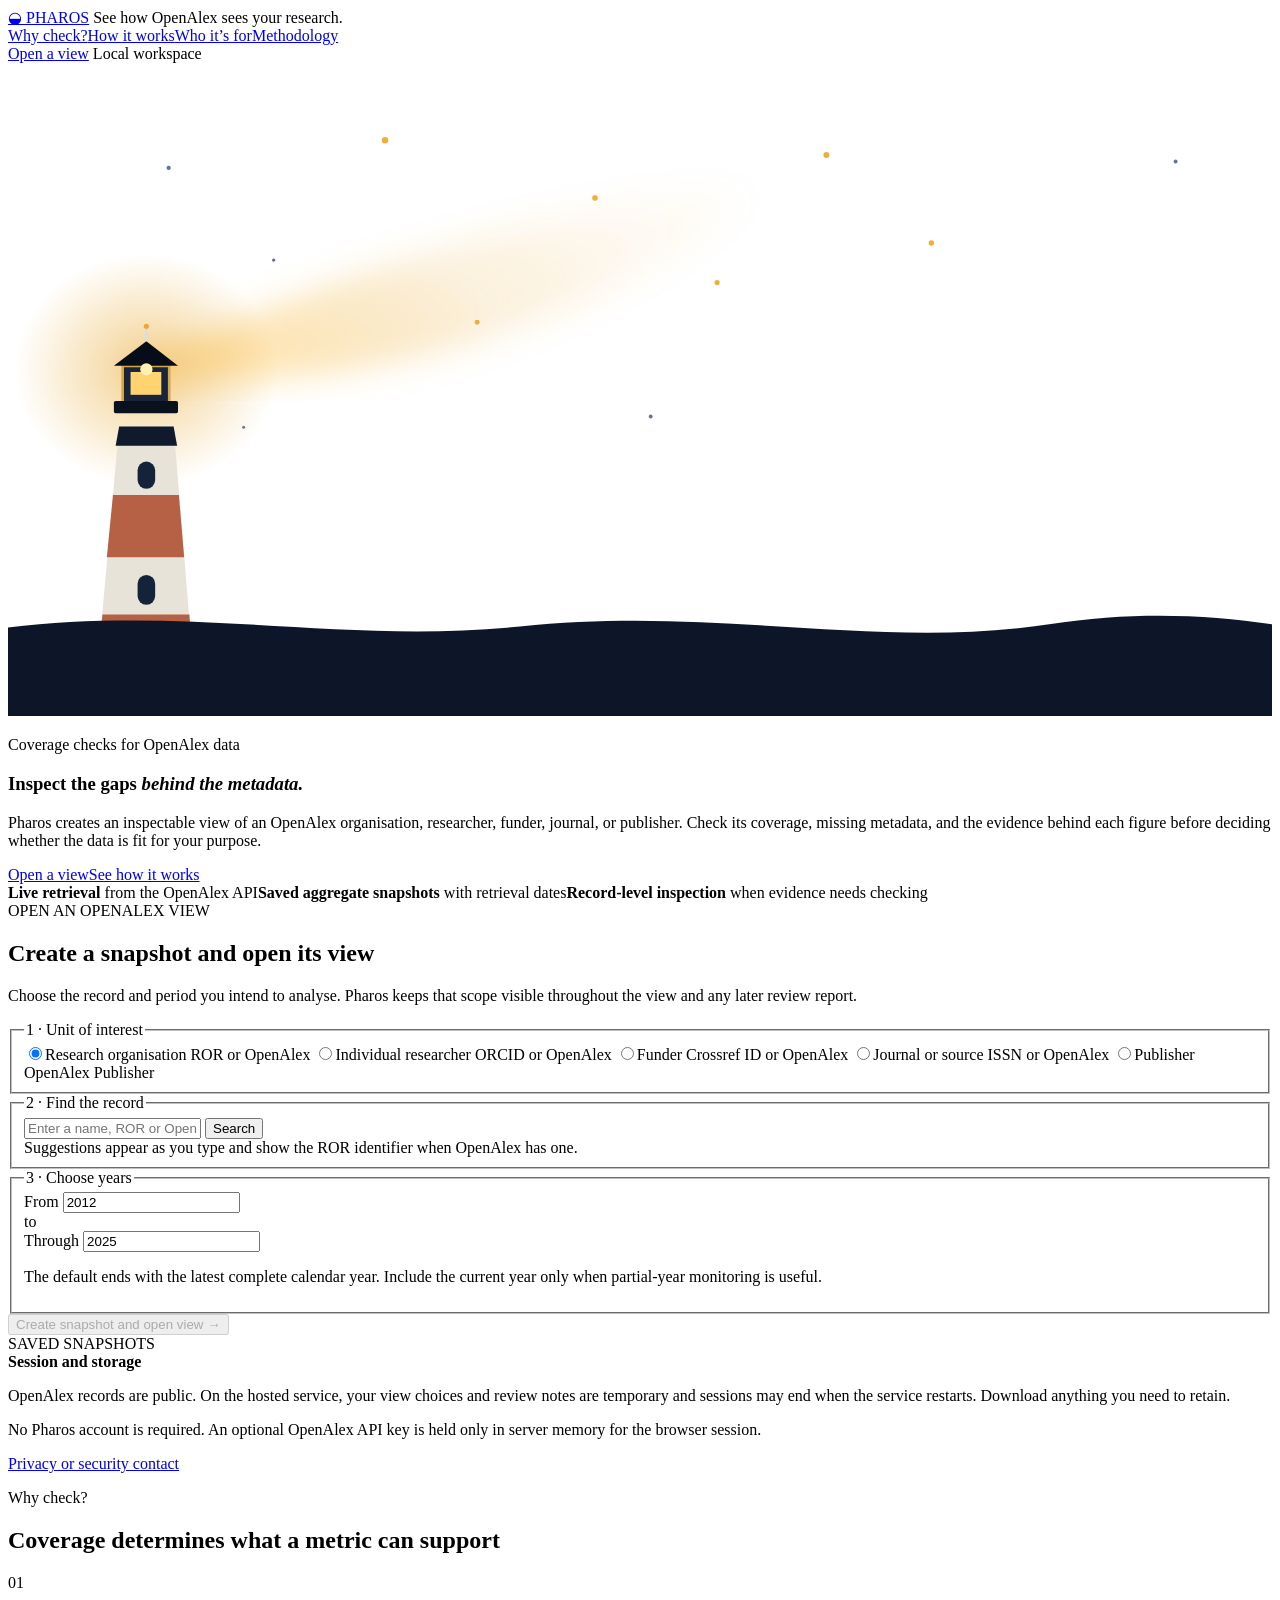
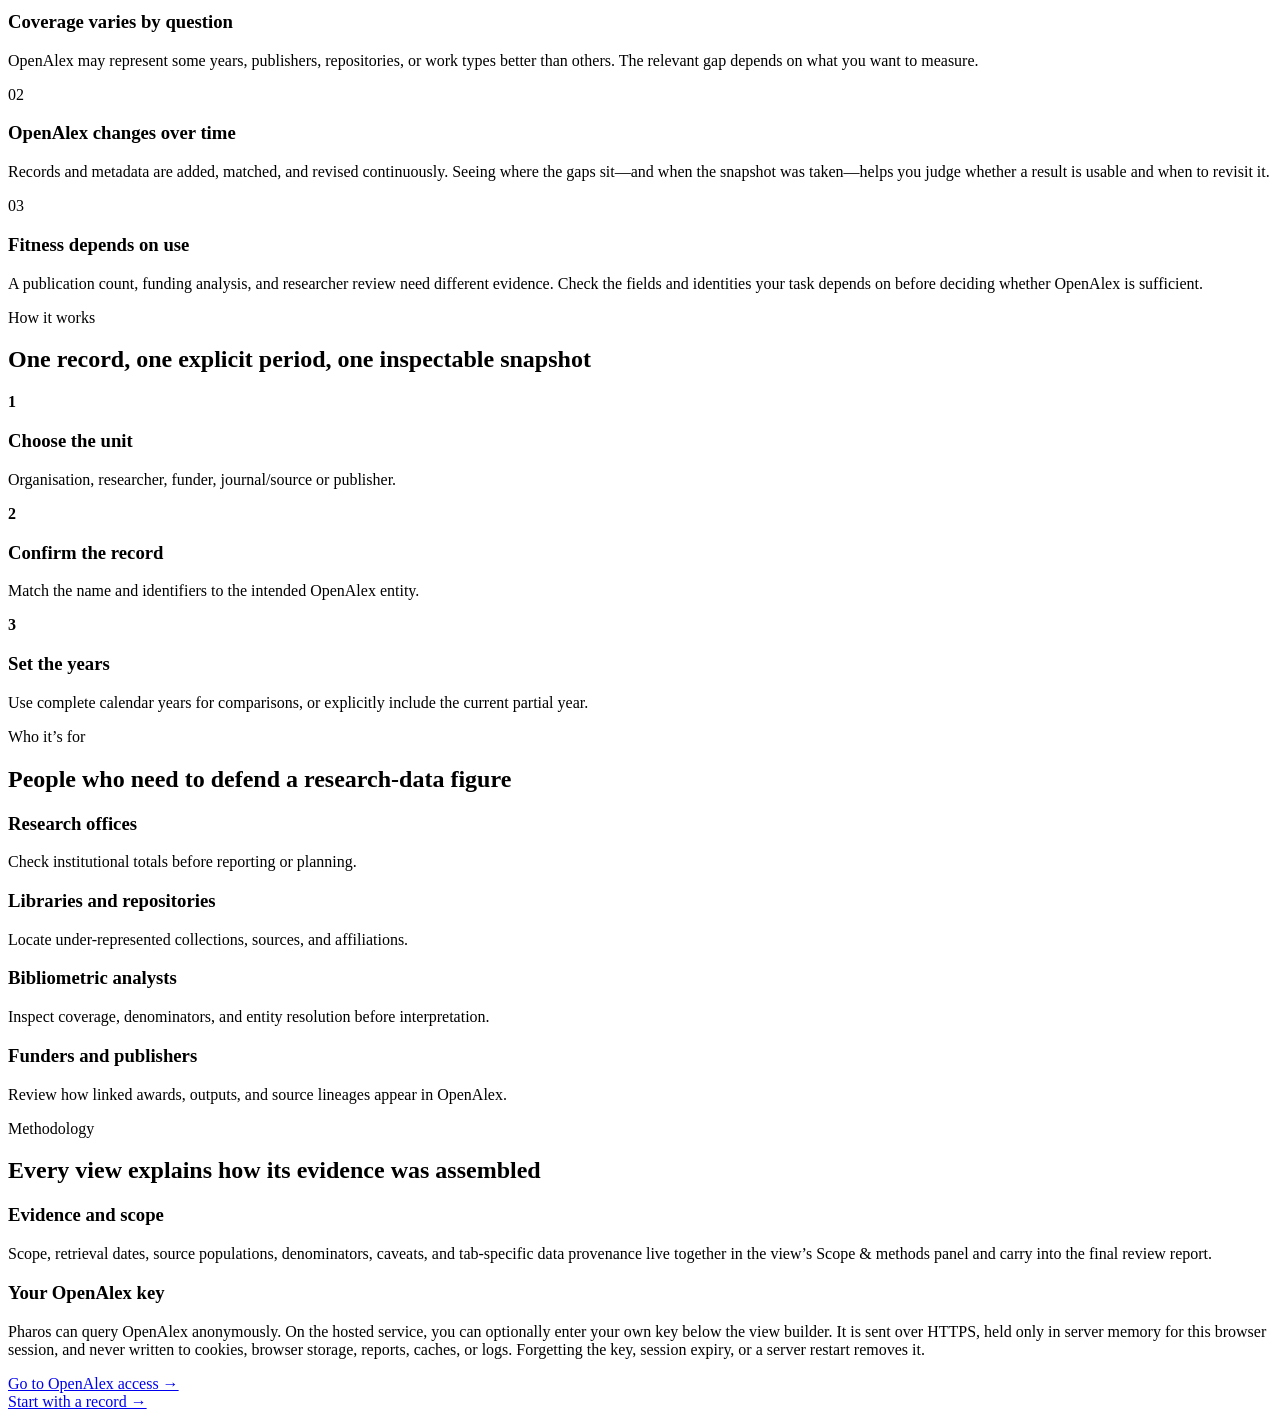
==== commit 5c90cc85: "Explain session keys on landing page" ====
--- a/src/pharos/web/index.html
+++ b/src/pharos/web/index.html
@@ -265,6 +265,7 @@
 <div class="step">OPEN AN OPENALEX VIEW</div>
 <h1>Create a snapshot and open its view</h1>
 <p class="lede">Choose the record and period you intend to analyse. Pharos keeps that scope visible throughout the view and any later review report.</p>
+<p id="session-key-link" class="session-key-link" hidden><a href="#session-key-panel">Add your OpenAlex API key for this session →</a> <span>Optional; anonymous access remains available.</span></p>
 <form id="portrait-form" class="start-card">
 <fieldset>
 <legend>1 · Unit of interest</legend>
@@ -340,7 +341,7 @@
 <section id="why-pharos" class="landing-section landing-only"><div class="landing-section-heading"><p class="landing-kicker">Why check?</p><h2>Coverage determines what a metric can support</h2></div><div class="landing-columns"><article><span>01</span><h3>Coverage varies by question</h3><p>OpenAlex may represent some years, publishers, repositories, or work types better than others. The relevant gap depends on what you want to measure.</p></article><article><span>02</span><h3>OpenAlex changes over time</h3><p>Records and metadata are added, matched, and revised continuously. Seeing where the gaps sit—and when the snapshot was taken—helps you judge whether a result is usable and when to revisit it.</p></article><article><span>03</span><h3>Fitness depends on use</h3><p>A publication count, funding analysis, and researcher review need different evidence. Check the fields and identities your task depends on before deciding whether OpenAlex is sufficient.</p></article></div></section>
 <section id="how-pharos-works" class="landing-section landing-section-navy landing-only"><div class="landing-section-heading"><p class="landing-kicker">How it works</p><h2>One record, one explicit period, one inspectable snapshot</h2></div><div class="landing-steps"><article><b>1</b><h3>Choose the unit</h3><p>Organisation, researcher, funder, journal/source or publisher.</p></article><article><b>2</b><h3>Confirm the record</h3><p>Match the name and identifiers to the intended OpenAlex entity.</p></article><article><b>3</b><h3>Set the years</h3><p>Use complete calendar years for comparisons, or explicitly include the current partial year.</p></article></div></section>
 <section id="who-pharos-is-for" class="landing-section landing-only"><div class="landing-section-heading"><p class="landing-kicker">Who it’s for</p><h2>People who need to defend a research-data figure</h2></div><div class="landing-audiences"><article><h3>Research offices</h3><p>Check institutional totals before reporting or planning.</p></article><article><h3>Libraries and repositories</h3><p>Locate under-represented collections, sources, and affiliations.</p></article><article><h3>Bibliometric analysts</h3><p>Inspect coverage, denominators, and entity resolution before interpretation.</p></article><article><h3>Funders and publishers</h3><p>Review how linked awards, outputs, and source lineages appear in OpenAlex.</p></article></div></section>
-<section id="landing-methodology" class="landing-section landing-methodology landing-only"><div><p class="landing-kicker">Methodology</p><h2>Every view explains how its evidence was assembled</h2></div><p>Scope, retrieval dates, source populations, denominators, caveats, and tab-specific data provenance live together in the view’s Scope &amp; methods panel and carry into the final review report.</p><a href="#report-builder">Start with a record →</a></section>
+<section id="landing-methodology" class="landing-section landing-methodology landing-only"><div><p class="landing-kicker">Methodology</p><h2>Every view explains how its evidence was assembled</h2></div><div class="landing-methodology-copy"><article><h3>Evidence and scope</h3><p>Scope, retrieval dates, source populations, denominators, caveats, and tab-specific data provenance live together in the view’s Scope &amp; methods panel and carry into the final review report.</p></article><article><h3>Your OpenAlex key</h3><p>Pharos can query OpenAlex anonymously. On the hosted service, you can optionally enter your own key below the view builder. It is sent over HTTPS, held only in server memory for this browser session, and never written to cookies, browser storage, reports, caches, or logs. Forgetting the key, session expiry, or a server restart removes it.</p><a href="#session-key-panel">Go to OpenAlex access →</a></article></div><a href="#report-builder">Start with a record →</a></section>
 </section>
 <section id="portrait" hidden>
 <div class="portrait-heading">
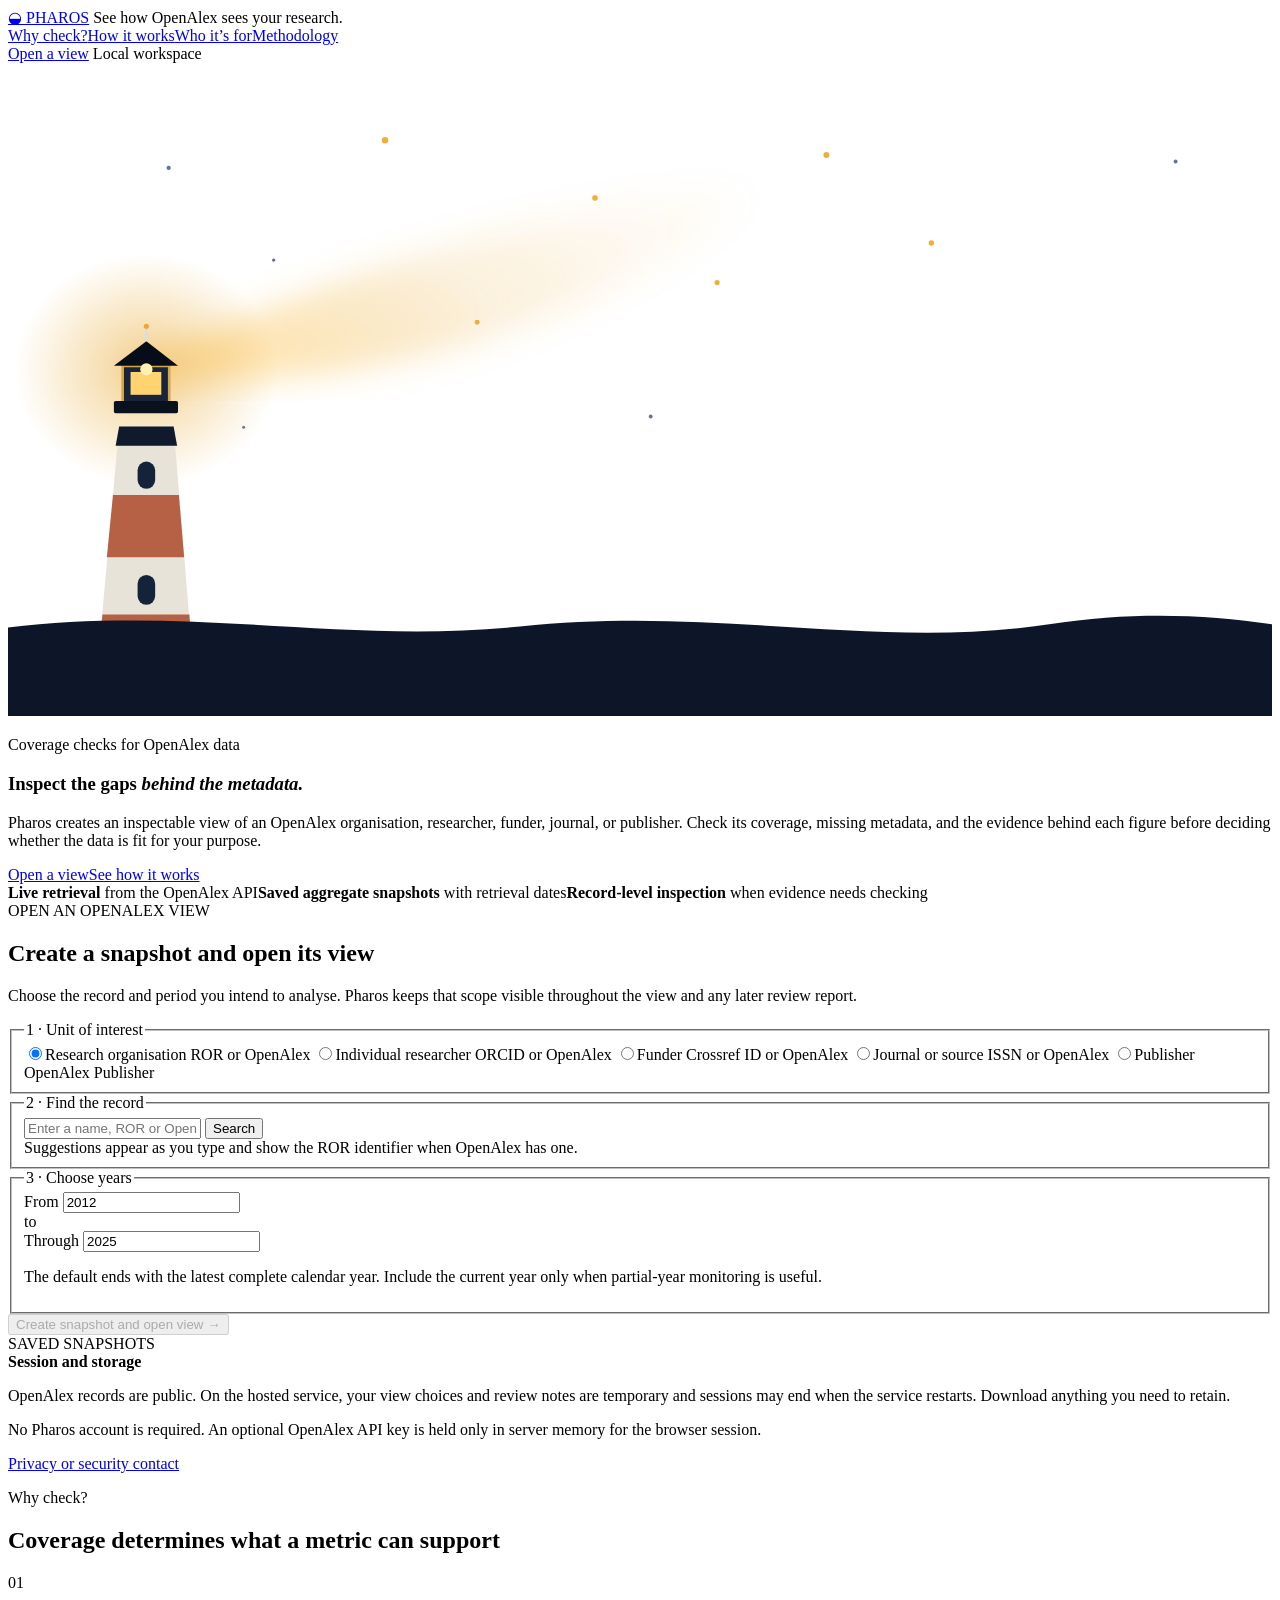
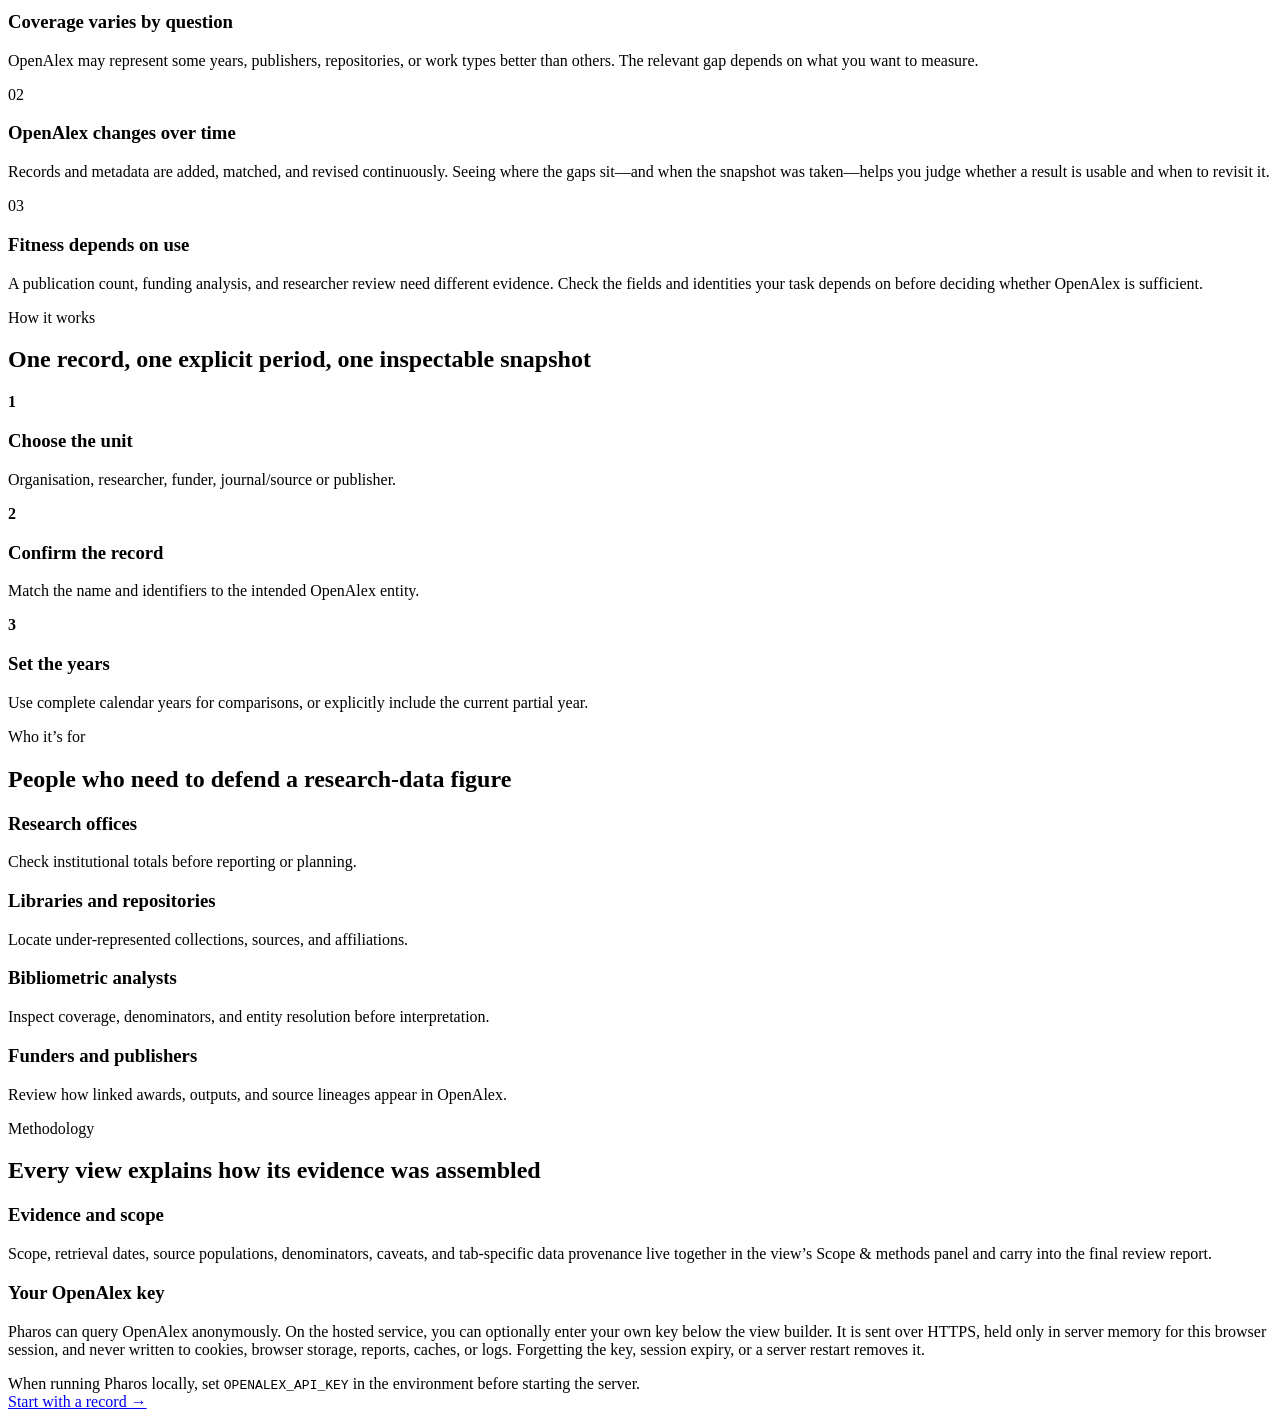
==== commit 41c24d4d: "Show key guidance for the active runtime" ====
--- a/src/pharos/web/index.html
+++ b/src/pharos/web/index.html
@@ -341,7 +341,7 @@
 <section id="why-pharos" class="landing-section landing-only"><div class="landing-section-heading"><p class="landing-kicker">Why check?</p><h2>Coverage determines what a metric can support</h2></div><div class="landing-columns"><article><span>01</span><h3>Coverage varies by question</h3><p>OpenAlex may represent some years, publishers, repositories, or work types better than others. The relevant gap depends on what you want to measure.</p></article><article><span>02</span><h3>OpenAlex changes over time</h3><p>Records and metadata are added, matched, and revised continuously. Seeing where the gaps sit—and when the snapshot was taken—helps you judge whether a result is usable and when to revisit it.</p></article><article><span>03</span><h3>Fitness depends on use</h3><p>A publication count, funding analysis, and researcher review need different evidence. Check the fields and identities your task depends on before deciding whether OpenAlex is sufficient.</p></article></div></section>
 <section id="how-pharos-works" class="landing-section landing-section-navy landing-only"><div class="landing-section-heading"><p class="landing-kicker">How it works</p><h2>One record, one explicit period, one inspectable snapshot</h2></div><div class="landing-steps"><article><b>1</b><h3>Choose the unit</h3><p>Organisation, researcher, funder, journal/source or publisher.</p></article><article><b>2</b><h3>Confirm the record</h3><p>Match the name and identifiers to the intended OpenAlex entity.</p></article><article><b>3</b><h3>Set the years</h3><p>Use complete calendar years for comparisons, or explicitly include the current partial year.</p></article></div></section>
 <section id="who-pharos-is-for" class="landing-section landing-only"><div class="landing-section-heading"><p class="landing-kicker">Who it’s for</p><h2>People who need to defend a research-data figure</h2></div><div class="landing-audiences"><article><h3>Research offices</h3><p>Check institutional totals before reporting or planning.</p></article><article><h3>Libraries and repositories</h3><p>Locate under-represented collections, sources, and affiliations.</p></article><article><h3>Bibliometric analysts</h3><p>Inspect coverage, denominators, and entity resolution before interpretation.</p></article><article><h3>Funders and publishers</h3><p>Review how linked awards, outputs, and source lineages appear in OpenAlex.</p></article></div></section>
-<section id="landing-methodology" class="landing-section landing-methodology landing-only"><div><p class="landing-kicker">Methodology</p><h2>Every view explains how its evidence was assembled</h2></div><div class="landing-methodology-copy"><article><h3>Evidence and scope</h3><p>Scope, retrieval dates, source populations, denominators, caveats, and tab-specific data provenance live together in the view’s Scope &amp; methods panel and carry into the final review report.</p></article><article><h3>Your OpenAlex key</h3><p>Pharos can query OpenAlex anonymously. On the hosted service, you can optionally enter your own key below the view builder. It is sent over HTTPS, held only in server memory for this browser session, and never written to cookies, browser storage, reports, caches, or logs. Forgetting the key, session expiry, or a server restart removes it.</p><a href="#session-key-panel">Go to OpenAlex access →</a></article></div><a href="#report-builder">Start with a record →</a></section>
+<section id="landing-methodology" class="landing-section landing-methodology landing-only"><div><p class="landing-kicker">Methodology</p><h2>Every view explains how its evidence was assembled</h2></div><div class="landing-methodology-copy"><article><h3>Evidence and scope</h3><p>Scope, retrieval dates, source populations, denominators, caveats, and tab-specific data provenance live together in the view’s Scope &amp; methods panel and carry into the final review report.</p></article><article><h3>Your OpenAlex key</h3><p>Pharos can query OpenAlex anonymously. On the hosted service, you can optionally enter your own key below the view builder. It is sent over HTTPS, held only in server memory for this browser session, and never written to cookies, browser storage, reports, caches, or logs. Forgetting the key, session expiry, or a server restart removes it.</p><a id="methodology-session-key-link" href="#session-key-panel" hidden>Go to OpenAlex access →</a><span id="methodology-local-key-note" class="small">When running Pharos locally, set <code>OPENALEX_API_KEY</code> in the environment before starting the server.</span></article></div><a href="#report-builder">Start with a record →</a></section>
 </section>
 <section id="portrait" hidden>
 <div class="portrait-heading">
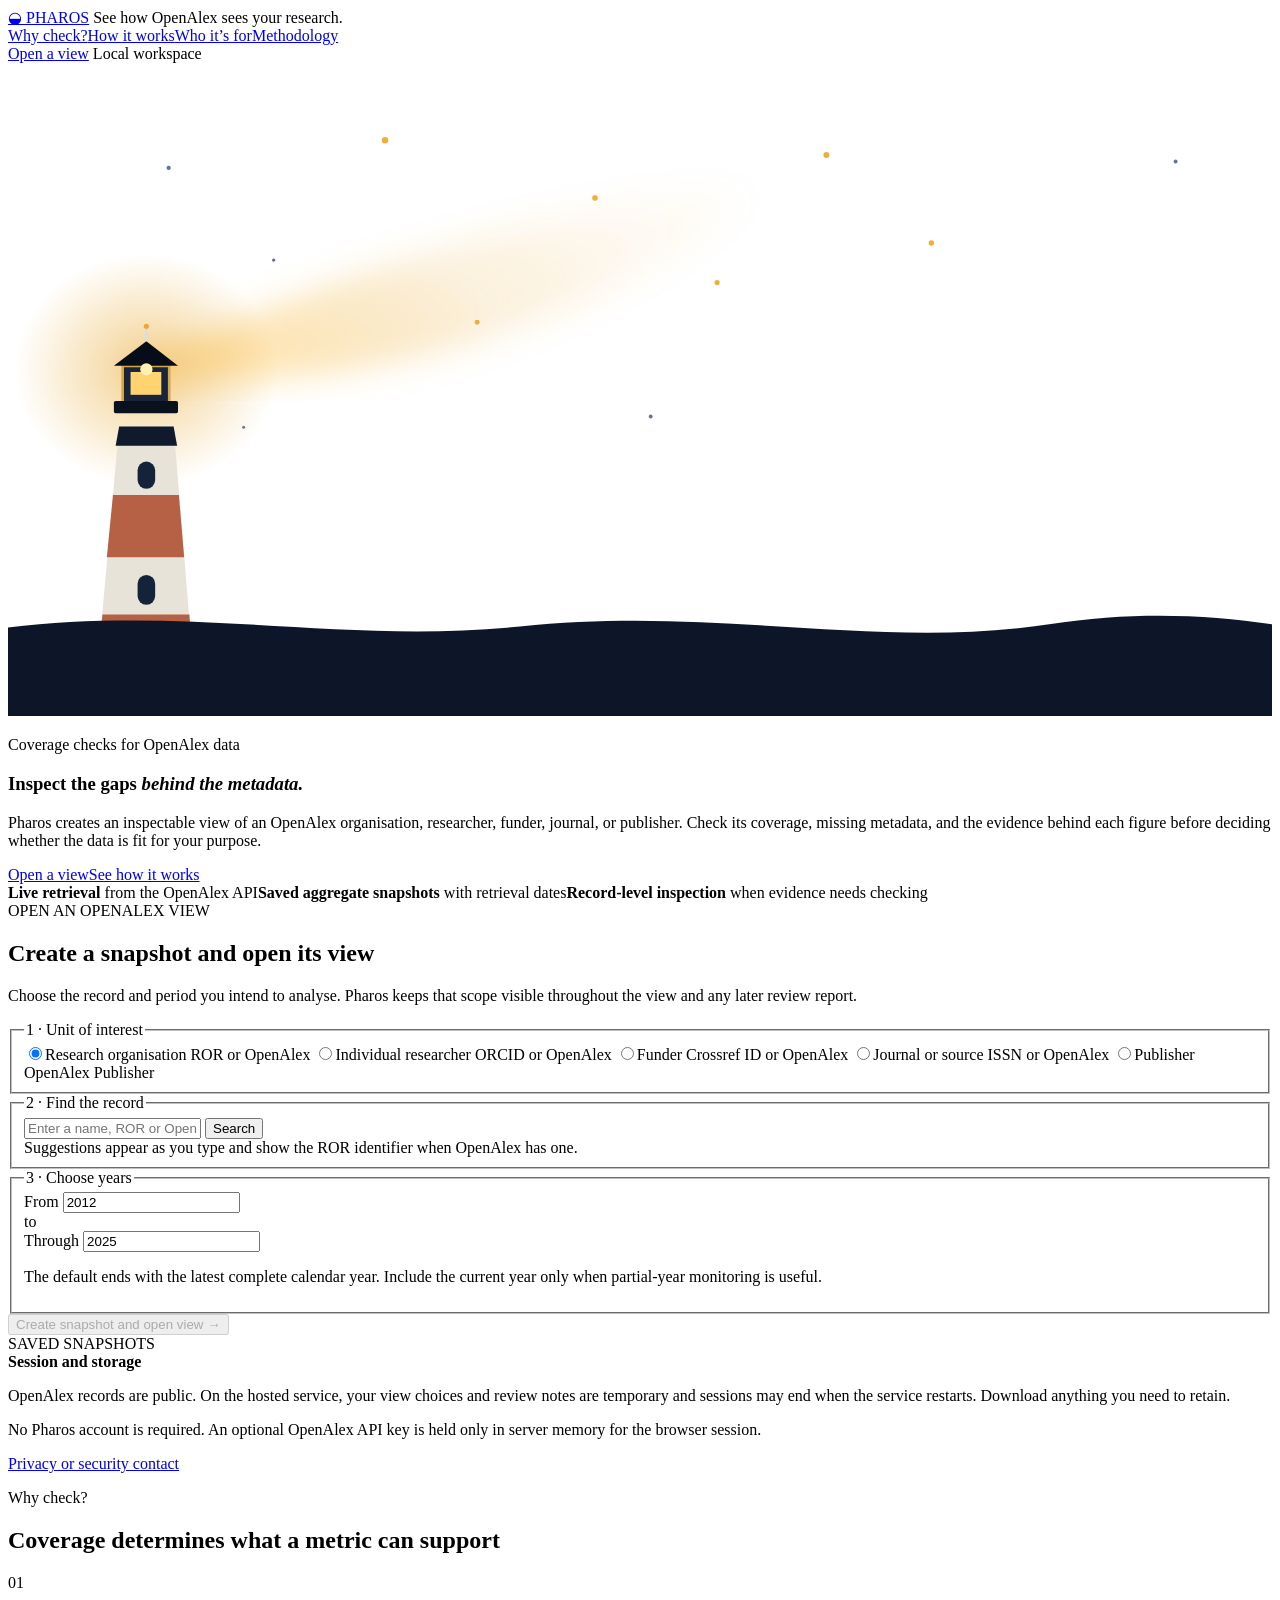
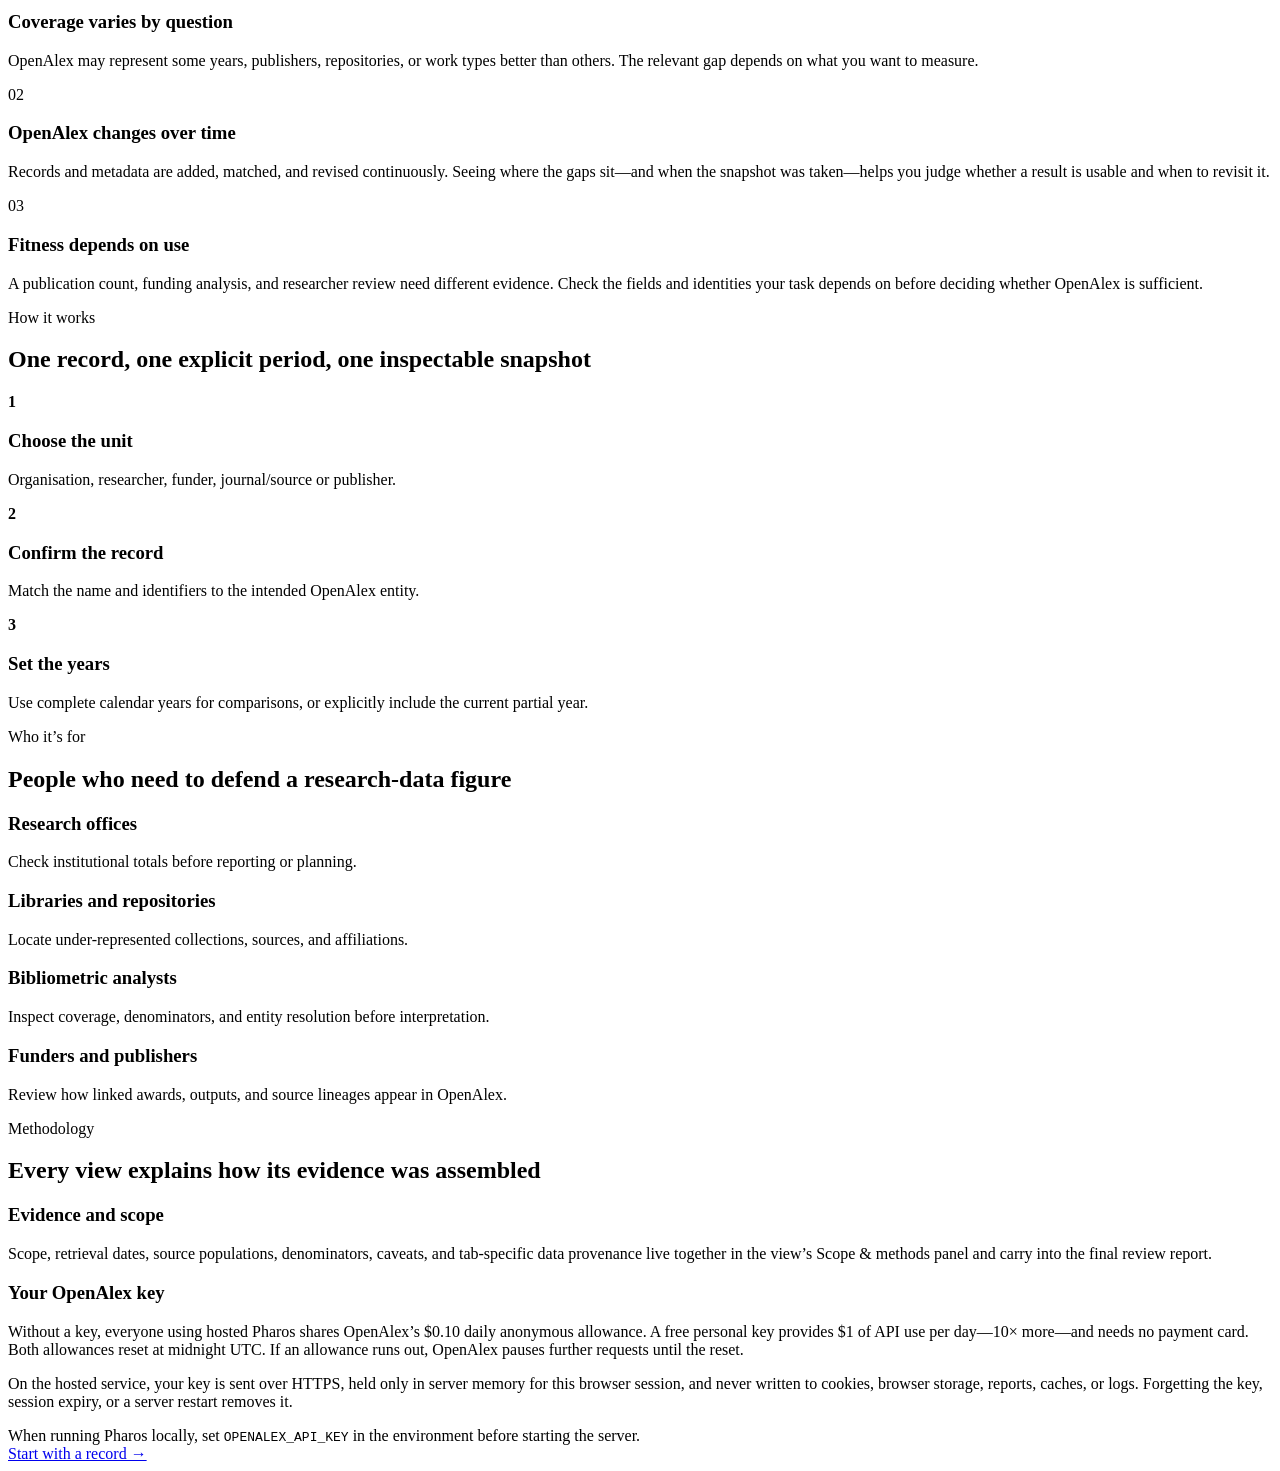
==== commit de2015b1: "Explain OpenAlex keyless limits" ====
--- a/src/pharos/web/index.html
+++ b/src/pharos/web/index.html
@@ -265,7 +265,6 @@
 <div class="step">OPEN AN OPENALEX VIEW</div>
 <h1>Create a snapshot and open its view</h1>
 <p class="lede">Choose the record and period you intend to analyse. Pharos keeps that scope visible throughout the view and any later review report.</p>
-<p id="session-key-link" class="session-key-link" hidden><a href="#session-key-panel">Add your OpenAlex API key for this session →</a> <span>Optional; anonymous access remains available.</span></p>
 <form id="portrait-form" class="start-card">
 <fieldset>
 <legend>1 · Unit of interest</legend>
@@ -314,19 +313,18 @@
 </div>
 <p id="year-help" class="small muted">The default ends with the latest complete calendar year. Include the current year only when partial-year monitoring is useful.</p>
 </fieldset>
+<section id="session-key-panel" class="session-key" hidden>
+<div class="step">4 · Add your key <span>Optional</span></div>
+<p><strong>No key:</strong> Pharos shares OpenAlex’s $0.10/day anonymous allowance. A free key gives your account $1/day—10× more. Both reset at midnight UTC. Your key is kept only in server memory.</p>
+<div class="session-key-controls">
+<input id="session-key" type="password" autocomplete="off" spellcheck="false" maxlength="512" aria-label="OpenAlex API key" placeholder="Paste your OpenAlex API key">
+<button id="save-session-key" type="button" class="secondary">Use key</button>
+<button id="forget-session-key" type="button" class="text-button">Forget key</button>
+</div>
+<p id="session-key-status" class="small muted" role="status">Anonymous OpenAlex access.</p>
+</section>
 <button class="primary confirm" id="build" type="submit" disabled>Create snapshot and open view →</button>
 </form>
-<section id="session-key-panel" class="session-key" hidden>
-<div class="step">OPTIONAL OPENALEX ACCESS</div>
-<h2>Use your key for this session</h2>
-<p>Your key passes through this Pharos server over HTTPS. It is kept only in server memory for this browser session and is not written to reports, caches, logs, cookies, or browser storage. Running Pharos locally remains the strongest privacy option.</p>
-<div class="session-key-controls">
-<input id="session-key" type="password" autocomplete="off" spellcheck="false" maxlength="512" aria-label="OpenAlex API key">
-<button id="save-session-key" type="button" class="secondary">Use key</button>
-<button id="forget-session-key" type="button" class="text-button">Forget key</button>
-</div>
-<p id="session-key-status" class="small muted" role="status">Anonymous OpenAlex access.</p>
-</section>
 <div class="saved">
 <div class="step">SAVED SNAPSHOTS</div>
 <div id="saved-list">
@@ -341,7 +339,7 @@
 <section id="why-pharos" class="landing-section landing-only"><div class="landing-section-heading"><p class="landing-kicker">Why check?</p><h2>Coverage determines what a metric can support</h2></div><div class="landing-columns"><article><span>01</span><h3>Coverage varies by question</h3><p>OpenAlex may represent some years, publishers, repositories, or work types better than others. The relevant gap depends on what you want to measure.</p></article><article><span>02</span><h3>OpenAlex changes over time</h3><p>Records and metadata are added, matched, and revised continuously. Seeing where the gaps sit—and when the snapshot was taken—helps you judge whether a result is usable and when to revisit it.</p></article><article><span>03</span><h3>Fitness depends on use</h3><p>A publication count, funding analysis, and researcher review need different evidence. Check the fields and identities your task depends on before deciding whether OpenAlex is sufficient.</p></article></div></section>
 <section id="how-pharos-works" class="landing-section landing-section-navy landing-only"><div class="landing-section-heading"><p class="landing-kicker">How it works</p><h2>One record, one explicit period, one inspectable snapshot</h2></div><div class="landing-steps"><article><b>1</b><h3>Choose the unit</h3><p>Organisation, researcher, funder, journal/source or publisher.</p></article><article><b>2</b><h3>Confirm the record</h3><p>Match the name and identifiers to the intended OpenAlex entity.</p></article><article><b>3</b><h3>Set the years</h3><p>Use complete calendar years for comparisons, or explicitly include the current partial year.</p></article></div></section>
 <section id="who-pharos-is-for" class="landing-section landing-only"><div class="landing-section-heading"><p class="landing-kicker">Who it’s for</p><h2>People who need to defend a research-data figure</h2></div><div class="landing-audiences"><article><h3>Research offices</h3><p>Check institutional totals before reporting or planning.</p></article><article><h3>Libraries and repositories</h3><p>Locate under-represented collections, sources, and affiliations.</p></article><article><h3>Bibliometric analysts</h3><p>Inspect coverage, denominators, and entity resolution before interpretation.</p></article><article><h3>Funders and publishers</h3><p>Review how linked awards, outputs, and source lineages appear in OpenAlex.</p></article></div></section>
-<section id="landing-methodology" class="landing-section landing-methodology landing-only"><div><p class="landing-kicker">Methodology</p><h2>Every view explains how its evidence was assembled</h2></div><div class="landing-methodology-copy"><article><h3>Evidence and scope</h3><p>Scope, retrieval dates, source populations, denominators, caveats, and tab-specific data provenance live together in the view’s Scope &amp; methods panel and carry into the final review report.</p></article><article><h3>Your OpenAlex key</h3><p>Pharos can query OpenAlex anonymously. On the hosted service, you can optionally enter your own key below the view builder. It is sent over HTTPS, held only in server memory for this browser session, and never written to cookies, browser storage, reports, caches, or logs. Forgetting the key, session expiry, or a server restart removes it.</p><a id="methodology-session-key-link" href="#session-key-panel" hidden>Go to OpenAlex access →</a><span id="methodology-local-key-note" class="small">When running Pharos locally, set <code>OPENALEX_API_KEY</code> in the environment before starting the server.</span></article></div><a href="#report-builder">Start with a record →</a></section>
+<section id="landing-methodology" class="landing-section landing-methodology landing-only"><div><p class="landing-kicker">Methodology</p><h2>Every view explains how its evidence was assembled</h2></div><div class="landing-methodology-copy"><article><h3>Evidence and scope</h3><p>Scope, retrieval dates, source populations, denominators, caveats, and tab-specific data provenance live together in the view’s Scope &amp; methods panel and carry into the final review report.</p></article><article><h3>Your OpenAlex key</h3><p>Without a key, everyone using hosted Pharos shares OpenAlex’s $0.10 daily anonymous allowance. A free personal key provides $1 of API use per day—10× more—and needs no payment card. Both allowances reset at midnight UTC. If an allowance runs out, OpenAlex pauses further requests until the reset.</p><p>On the hosted service, your key is sent over HTTPS, held only in server memory for this browser session, and never written to cookies, browser storage, reports, caches, or logs. Forgetting the key, session expiry, or a server restart removes it.</p><a id="methodology-session-key-link" href="#session-key-panel" hidden>Go to OpenAlex access →</a><span id="methodology-local-key-note" class="small">When running Pharos locally, set <code>OPENALEX_API_KEY</code> in the environment before starting the server.</span></article></div><a href="#report-builder">Start with a record →</a></section>
 </section>
 <section id="portrait" hidden>
 <div class="portrait-heading">
